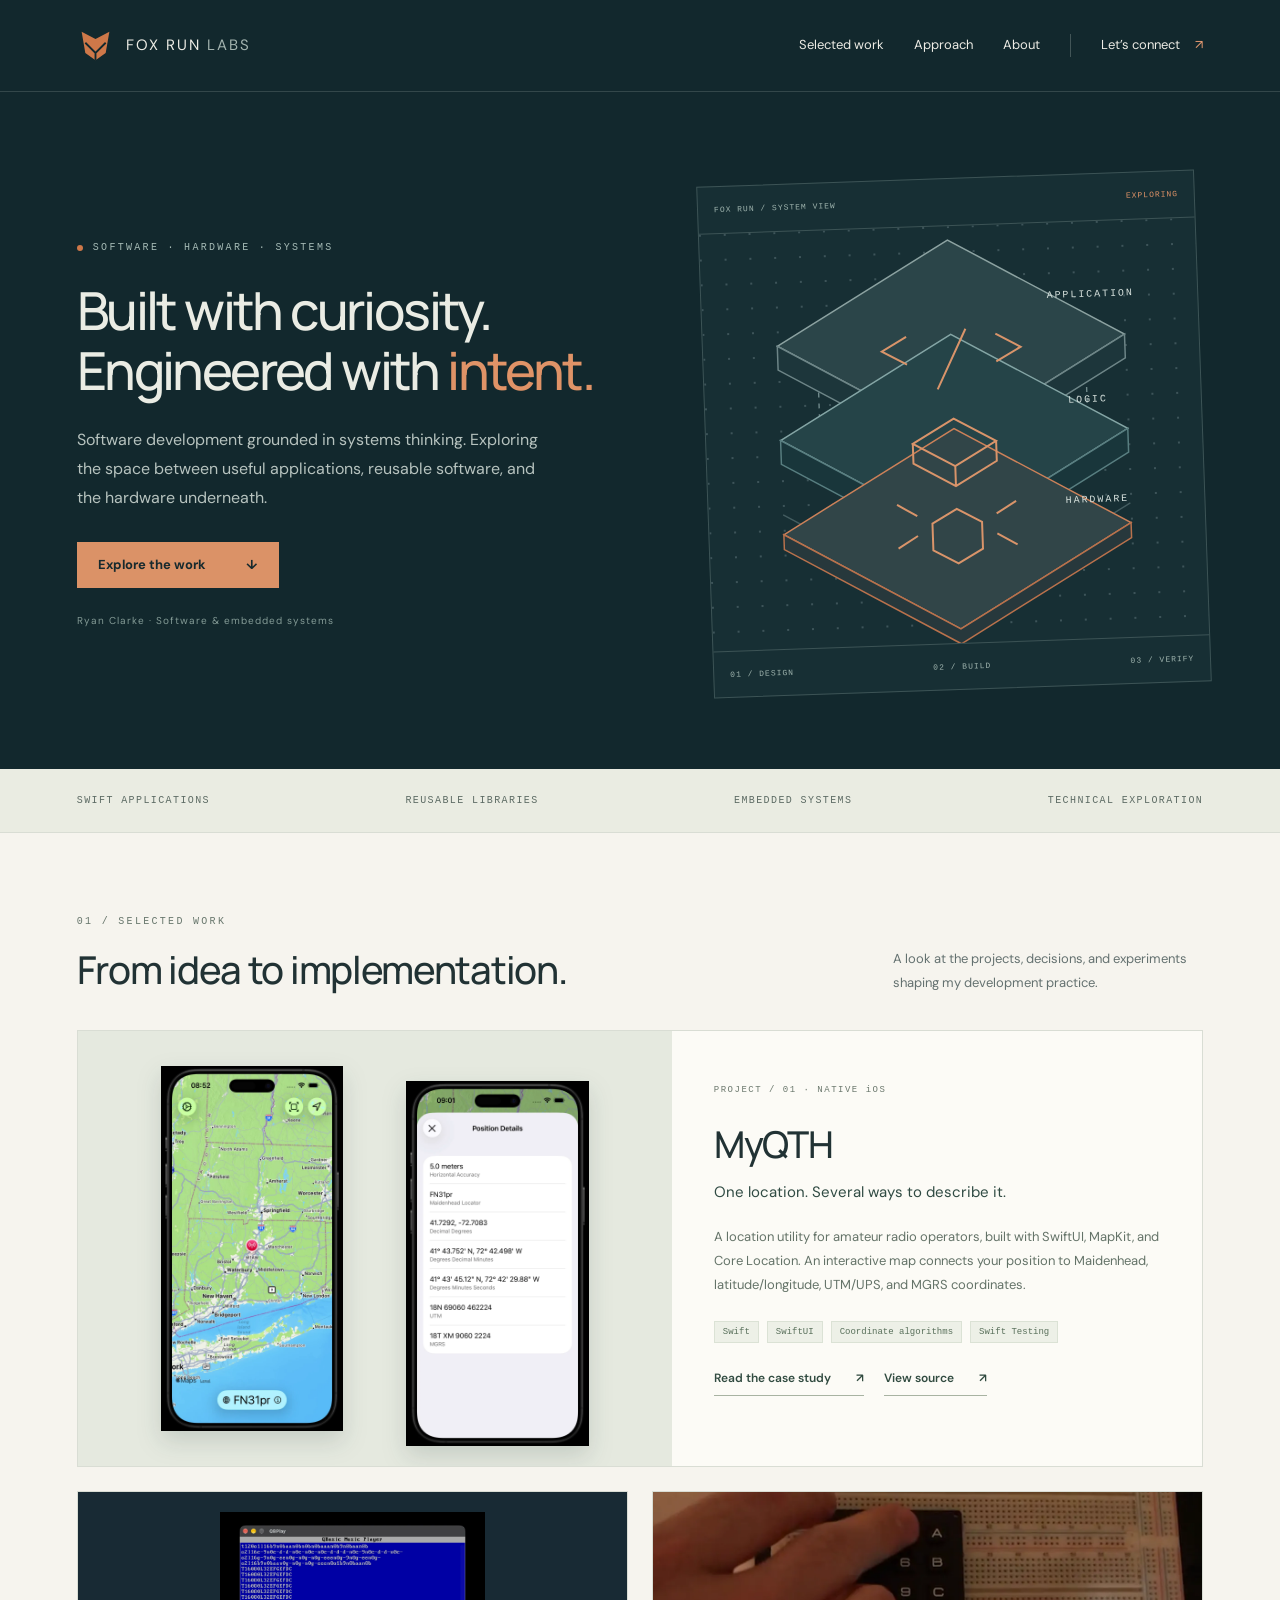
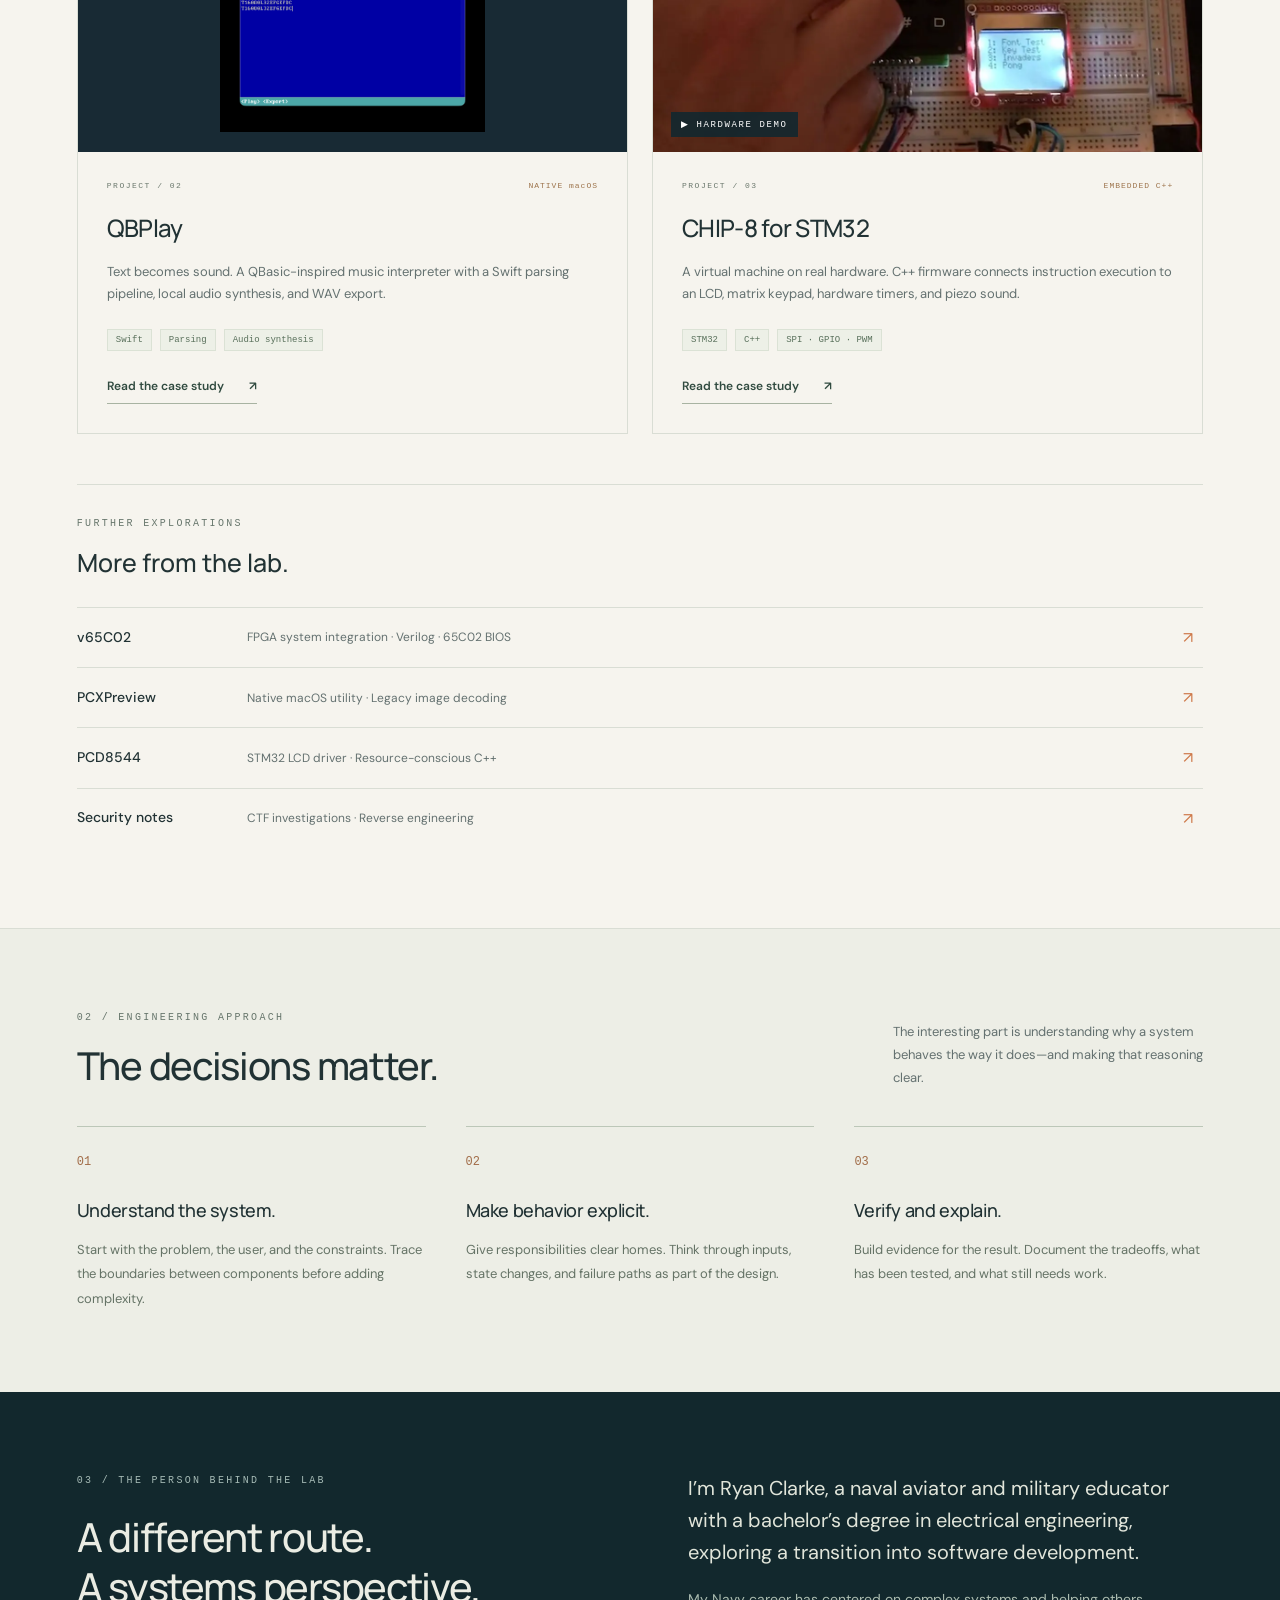
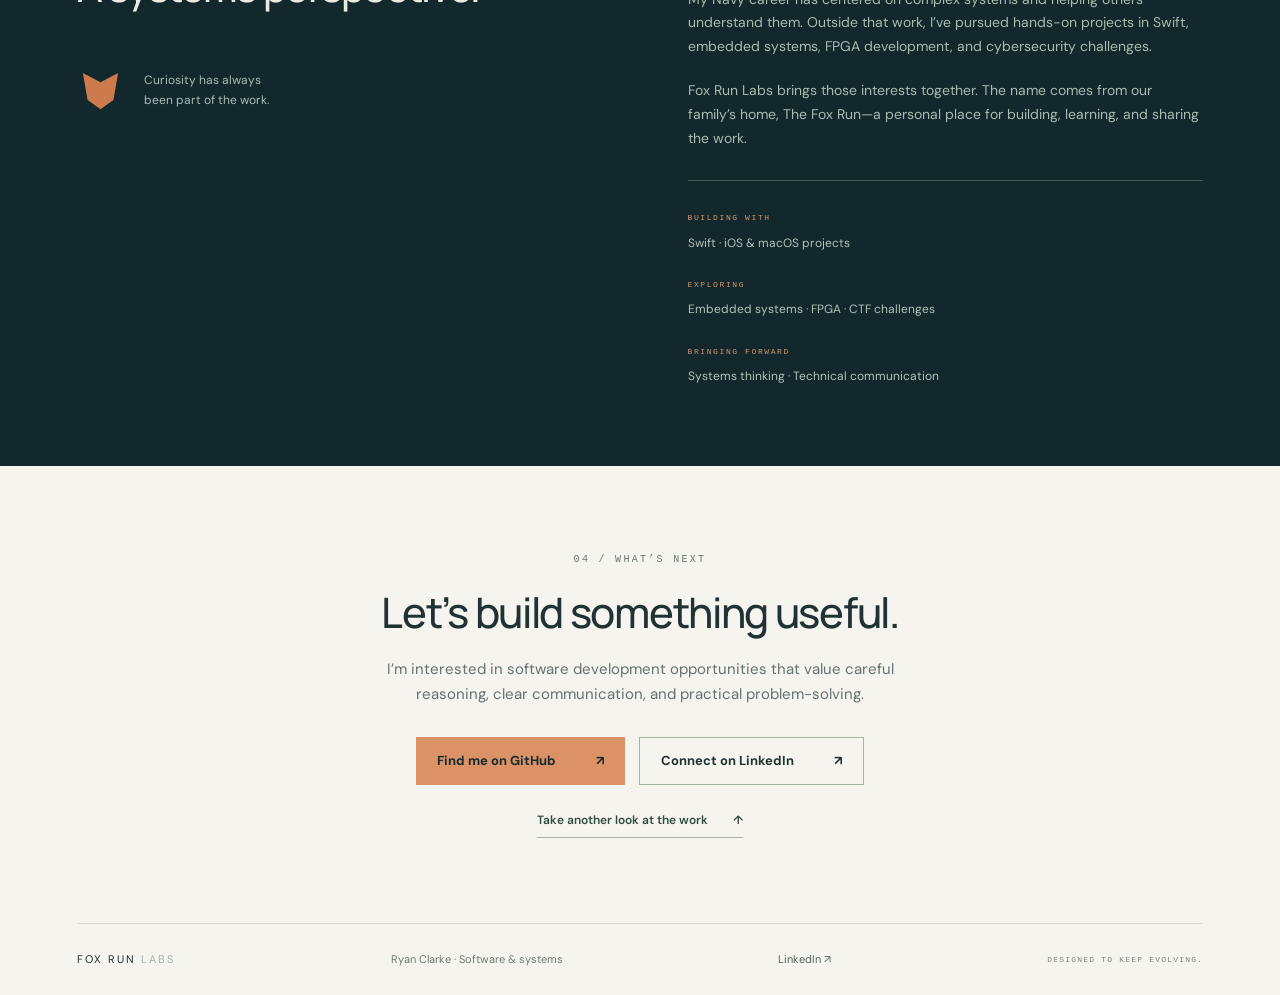
==== index.html @ 0f585fc0 "Publish Fox Run Labs portfolio with three engineering case studies" ====
<!doctype html>
<html lang="en"><head><meta charset="utf-8"><meta name="viewport" content="width=device-width,initial-scale=1"><meta name="description" content="Ryan Clarke’s software and embedded systems portfolio. Explore MyQTH, Swift development, and hands-on engineering at Fox Run Labs."><meta name="theme-color" content="#12282d"><title>Ryan Clarke · Fox Run Labs · Software & Systems</title><link rel="icon" href="data:image/svg+xml,%3Csvg xmlns='http://www.w3.org/2000/svg' viewBox='0 0 40 40'%3E%3Cpath fill='%23d97c48' d='M5 5l15 8L35 5l-4 23-11 8L9 28z'/%3E%3C/svg%3E"><link rel="stylesheet" href="style.css"></head><body>
<a class="skip" href="#work">Skip to projects</a>
<header><a class="brand" href="#home" aria-label="Fox Run Labs home"><svg viewBox="0 0 40 40" aria-hidden="true"><path d="M5 5l15 8L35 5l-4 23-11 8L9 28z"/><path class="foxline" d="M9 17l11 11 11-11M20 28v8"/></svg><span>FOX RUN <b>LABS</b></span></a><nav aria-label="Main navigation"><a href="#work">Selected work</a><a href="#approach">Approach</a><a href="#about">About</a><a class="nav-contact" href="#contact">Let’s connect <span aria-hidden="true">↗</span></a></nav></header>
<main><section class="hero" id="home"><div class="hero-copy"><p class="eyebrow"><span></span> SOFTWARE · HARDWARE · SYSTEMS</p><h1>Built with curiosity.<br>Engineered with <em>intent.</em></h1><p class="intro">Software development grounded in systems thinking. Exploring the space between useful applications, reusable software, and the hardware underneath.</p><a class="button" href="#work">Explore the work <span aria-hidden="true">↓</span></a><p class="hero-caption">Ryan Clarke · Software & embedded systems</p></div><div class="system-art" aria-label="Illustrated software and hardware stack"><div class="art-top"><span>FOX RUN / SYSTEM VIEW</span><span class="live-dot">EXPLORING</span></div><svg viewBox="0 0 500 420" role="img" aria-label="Three connected layers: application, logic, and hardware"><defs><pattern id="grid" width="25" height="25" patternUnits="userSpaceOnUse"><circle cx="1" cy="1" r="1" fill="#496065"/></pattern></defs><rect width="500" height="420" fill="url(#grid)"/><g fill="none" stroke="#70898b" stroke-width="1.4"><path d="M250 80v250M115 163v85l135 78 135-78v-85" stroke-dasharray="5 6"/><path d="M75 285l175 101 175-101" opacity=".5"/></g><g stroke-width="1.5"><path d="M75 115L250 14l175 101-175 101z" fill="#2b4549" stroke="#8ca2a1"/><path d="M75 115v24l175 101 175-101v-24L250 216z" fill="#1d363b" stroke="#6d8587"/><path d="M75 210l175-101 175 101-175 101z" fill="#254448" stroke="#84a5a5"/><path d="M75 210v24l175 101 175-101v-24L250 311z" fill="#19363b" stroke="#587e80"/><path d="M75 305l175-101 175 101-175 101z" fill="#314548" stroke="#cc8159"/><path d="M75 305v15l175 101 175-101v-15L250 406z" fill="#27383c" stroke="#b8714c"/></g><g fill="none" stroke="#d9946a" stroke-width="2"><path d="M205 110l-25 14 25 14m90-28 25 14-25 14m-30-34-30 60"/><path d="M208 218l42-24 42 24-42 24zM208 218v20l42 24 42-24v-20M250 242v20"/><path d="M225 299l25-14 25 14v27l-25 14-25-14zM210 291l-20-12m20 32-20 12m100-32 20-12m-20 32 20 12"/></g><g fill="#d9e3df" font-family="monospace" font-size="10" letter-spacing="2"><text x="348" y="76">APPLICATION</text><text x="366" y="182">LOGIC</text><text x="360" y="283">HARDWARE</text></g></svg><div class="art-bottom"><span>01 / DESIGN</span><span>02 / BUILD</span><span>03 / VERIFY</span></div></div></section>
<div class="discipline-strip"><span>SWIFT APPLICATIONS</span><span>REUSABLE LIBRARIES</span><span>EMBEDDED SYSTEMS</span><span>TECHNICAL EXPLORATION</span></div>
<section class="work section" id="work"><div class="section-heading"><div><p class="eyebrow dark">01 / SELECTED WORK</p><h2>From idea to implementation.</h2></div><p>A look at the projects, decisions, and experiments shaping my development practice.</p></div>
<article class="feature-project"><div class="project-visual app-gallery"><img src="assets/myqth-main.webp" alt="MyQTH map showing a callsign marker and Maidenhead locator" loading="lazy" width="800" height="1600"><img src="assets/myqth-details.webp" alt="MyQTH position details with geographic coordinate formats" loading="lazy" width="800" height="1600"></div><div class="feature-copy"><span class="project-number">PROJECT / 01 · NATIVE iOS</span><h3>MyQTH</h3><p class="project-subtitle">One location. Several ways to describe it.</p><p>A location utility for amateur radio operators, built with SwiftUI, MapKit, and Core Location. An interactive map connects your position to Maidenhead, latitude/longitude, UTM/UPS, and MGRS coordinates.</p><div class="tags"><span>Swift</span><span>SwiftUI</span><span>Coordinate algorithms</span><span>Swift Testing</span></div><a class="text-link" href="myqth.html">Read the case study <span aria-hidden="true">↗</span></a><a class="text-link source-link" href="https://github.com/foxrunlabs/myqth">View source <span aria-hidden="true">↗</span></a></div></article>
<div class="secondary-projects"><article><a class="mini-art real-project-art qbplay-art" href="qbplay.html" aria-label="Read the QBPlay case study"><img src="assets/qbplay.webp" alt="QBPlay’s retro macOS interface for entering and playing music macros" loading="lazy" width="1400" height="1162"></a><div class="small-project-copy"><div class="project-meta"><span>PROJECT / 02</span><span class="status">NATIVE macOS</span></div><h3>QBPlay</h3><p>Text becomes sound. A QBasic-inspired music interpreter with a Swift parsing pipeline, local audio synthesis, and WAV export.</p><div class="tags"><span>Swift</span><span>Parsing</span><span>Audio synthesis</span></div><a class="text-link" href="qbplay.html">Read the case study <span aria-hidden="true">↗</span></a></div></article><article><a class="mini-art real-project-art stm32-art" href="chip8-stm32.html" aria-label="Read the CHIP-8 for STM32 case study"><img src="assets/chip8-poster.webp" alt="CHIP-8 running on an STM32 board with a physical LCD and keypad" loading="lazy" width="1200" height="675"><span class="video-badge">▶ HARDWARE DEMO</span></a><div class="small-project-copy"><div class="project-meta"><span>PROJECT / 03</span><span class="status">EMBEDDED C++</span></div><h3>CHIP-8 for STM32</h3><p>A virtual machine on real hardware. C++ firmware connects instruction execution to an LCD, matrix keypad, hardware timers, and piezo sound.</p><div class="tags"><span>STM32</span><span>C++</span><span>SPI · GPIO · PWM</span></div><a class="text-link" href="chip8-stm32.html">Read the case study <span aria-hidden="true">↗</span></a></div></article></div>
<div class="more-work"><div><p class="eyebrow dark">FURTHER EXPLORATIONS</p><h3>More from the lab.</h3></div><a href="https://github.com/foxrunlabs/v65c02"><b>v65C02</b><span>FPGA system integration · Verilog · 65C02 BIOS</span><i aria-hidden="true">↗</i></a><a href="https://github.com/foxrunlabs/pcxpreview"><b>PCXPreview</b><span>Native macOS utility · Legacy image decoding</span><i aria-hidden="true">↗</i></a><a href="https://github.com/foxrunlabs/pcd8544"><b>PCD8544</b><span>STM32 LCD driver · Resource-conscious C++</span><i aria-hidden="true">↗</i></a><a href="https://github.com/foxrunlabs/ctf-writeups"><b>Security notes</b><span>CTF investigations · Reverse engineering</span><i aria-hidden="true">↗</i></a></div></section>
<section class="approach section" id="approach"><div class="section-heading"><div><p class="eyebrow dark">02 / ENGINEERING APPROACH</p><h2>The decisions matter.</h2></div><p>The interesting part is understanding why a system behaves the way it does—and making that reasoning clear.</p></div><div class="approach-grid"><article><span>01</span><h3>Understand the system.</h3><p>Start with the problem, the user, and the constraints. Trace the boundaries between components before adding complexity.</p></article><article><span>02</span><h3>Make behavior explicit.</h3><p>Give responsibilities clear homes. Think through inputs, state changes, and failure paths as part of the design.</p></article><article><span>03</span><h3>Verify and explain.</h3><p>Build evidence for the result. Document the tradeoffs, what has been tested, and what still needs work.</p></article></div></section>
<section class="about section" id="about"><div class="about-heading"><p class="eyebrow">03 / THE PERSON BEHIND THE LAB</p><h2>A different route.<br>A systems perspective.</h2><div class="about-signature"><svg viewBox="0 0 40 40" aria-hidden="true"><path d="M5 5l15 8L35 5l-4 23-11 8L9 28z"/></svg><span>Curiosity has always<br>been part of the work.</span></div></div><div class="about-copy"><p class="lead">I’m Ryan Clarke, a naval aviator and military educator with a bachelor’s degree in electrical engineering, exploring a transition into software development.</p><p>My Navy career has centered on complex systems and helping others understand them. Outside that work, I’ve pursued hands-on projects in Swift, embedded systems, FPGA development, and cybersecurity challenges.</p><p>Fox Run Labs brings those interests together. The name comes from our family’s home, The Fox Run—a personal place for building, learning, and sharing the work.</p><div class="experience-list"><div><span>BUILDING WITH</span><p>Swift · iOS & macOS projects</p></div><div><span>EXPLORING</span><p>Embedded systems · FPGA · CTF challenges</p></div><div><span>BRINGING FORWARD</span><p>Systems thinking · Technical communication</p></div></div></div></section>
<section class="contact section" id="contact"><p class="eyebrow dark">04 / WHAT’S NEXT</p><h2>Let’s build something useful.</h2><p>I’m interested in software development opportunities that value careful reasoning, clear communication, and practical problem-solving.</p><div class="profile-links"><a class="button" href="https://github.com/foxrunlabs">Find me on GitHub <span aria-hidden="true">↗</span></a><a class="button linkedin-button" href="https://www.linkedin.com/in/ryanfclarke">Connect on LinkedIn <span aria-hidden="true">↗</span></a></div><a class="text-link" href="#work">Take another look at the work <span aria-hidden="true">↑</span></a></section></main>
<footer><a class="brand" href="#home"><span>FOX RUN <b>LABS</b></span></a><p>Ryan Clarke · Software & systems</p><a class="footer-profile" href="https://www.linkedin.com/in/ryanfclarke">LinkedIn ↗</a><span>DESIGNED TO KEEP EVOLVING.</span></footer>
</body></html>
---- style.css ----
@import url('https://fonts.googleapis.com/css2?family=DM+Sans:wght@400;500;600;700&family=Manrope:wght@400;500;600;700;800&display=swap');
:root{--navy:#12282d;--cream:#f6f4ee;--ink:#213234;--muted:#647170;--orange:#ce7849;--line:#d9ddd4}*{box-sizing:border-box}html{scroll-behavior:smooth;scroll-padding-top:28px}body{margin:0;background:var(--cream);color:var(--ink);font:16px/1.7 'DM Sans',Arial,sans-serif}h1,h2,h3,p{margin:0}h1,h2,h3{font-family:Manrope,Arial,sans-serif}a{color:inherit;text-decoration:none}button{font:inherit;cursor:pointer}a:focus-visible,button:focus-visible{outline:3px solid var(--orange);outline-offset:5px}header{background:var(--navy);color:#edece5;display:flex;align-items:center;justify-content:space-between;padding:27px max(6%,calc((100vw - 1280px)/2));border-bottom:1px solid #33474a}.brand{display:flex;align-items:center;gap:12px;letter-spacing:2px;font-size:15px;white-space:nowrap}.brand b{font-weight:400;color:#a3b3af}.brand svg{width:37px;fill:var(--orange)}.foxline{fill:none;stroke:var(--navy);stroke-width:2}nav{display:flex;gap:30px;align-items:center;font-size:13px}nav a:hover{color:#e59a71}.nav-contact{border-left:1px solid #425557;padding-left:30px}.nav-contact span{margin-left:12px;color:#e59a71}.hero{background:var(--navy);color:#eaece4;display:grid;grid-template-columns:1.15fr 1fr;gap:55px;padding:86px max(6%,calc((100vw - 1280px)/2)) 79px;align-items:center}.eyebrow{font-family:monospace;font-size:10px;font-weight:500;letter-spacing:2.3px;color:#a5bab5;display:flex;align-items:center;gap:10px}.eyebrow>span{width:6px;height:6px;border-radius:50%;background:var(--orange)}h1{font-size:clamp(38px,4.1vw,61px);font-weight:500;letter-spacing:-2.6px;line-height:1.14;margin:25px 0}h1 em{font-style:normal;color:#df9367}.intro{color:#b7c3bf;font-size:16px;max-width:470px;line-height:1.8}.button{display:inline-flex;gap:40px;align-items:center;background:#db9267;color:#172a2e;padding:12px 21px;border:0;font-size:13px;font-weight:700;margin-top:29px}.button:hover{background:#edaa80}.hero-caption{font-size:10px;letter-spacing:1px;color:#849b96;margin-top:24px}.system-art{border:1px solid #3c5355;background:#172f34;transform:rotate(-2deg)}.art-top,.art-bottom{display:flex;justify-content:space-between;padding:16px;font-family:monospace;letter-spacing:1px;font-size:8px;color:#9fb4ae}.art-top{border-bottom:1px solid #3c5355}.art-bottom{border-top:1px solid #3c5355}.system-art svg{width:100%;display:block}.live-dot{color:#df9367}.discipline-strip{display:flex;justify-content:space-between;gap:18px;padding:23px 6%;background:#eaece2;font-family:monospace;letter-spacing:1.4px;font-size:10px;color:#5d6b64;border-bottom:1px solid #d9ddd4}.section{padding:80px max(6%,calc((100vw - 1280px)/2))}.dark{color:#67766c}.section-heading{display:flex;justify-content:space-between;align-items:end;gap:40px;margin-bottom:36px}.section-heading>p{max-width:310px;color:var(--muted);font-size:13px;line-height:1.8}h2{font-size:clamp(28px,3vw,40px);font-weight:500;letter-spacing:-1.3px;line-height:1.25}.section-heading h2{margin-top:16px}.feature-project{border:1px solid var(--line);display:grid;grid-template-columns:1.12fr 1fr;background:#fcfbf6}.project-visual{background:#e5e9df;padding:40px;display:flex;align-items:center}.window{width:100%;border:1px solid #c2ccc2;background:#f6f6ef;box-shadow:0 15px 35px #28443c0a}.window-bar{font:8px monospace;letter-spacing:1px;display:flex;gap:22px;padding:14px;border-bottom:1px solid #d6dbd1;color:#62736b}.window-dots{color:#acb8ac;font-size:8px;letter-spacing:3px}.coordinate-art{position:relative;height:270px;overflow:hidden;background-image:linear-gradient(#dce2d340 1px,transparent 1px),linear-gradient(90deg,#dce2d340 1px,transparent 1px);background-size:27px 27px}.orbit{border:1px solid #bac8b9;border-radius:50%;width:220px;height:220px;position:absolute;top:10px;left:calc(50% - 110px)}.orbit-two{width:150px;height:150px;top:45px;left:calc(50% - 75px)}.crosshair:before,.crosshair:after{content:'';position:absolute;background:#c5cfc0;top:119px;left:10%;width:80%;height:1px}.crosshair:after{transform:rotate(90deg)}.axis{position:absolute;color:#839682;font:10px monospace}.axis-n{top:15px;left:50%}.axis-e{right:14%;top:113px}.pin{position:absolute;top:89px;left:calc(50% - 14px);width:28px}.pin svg{width:100%;fill:#ce7849;filter:drop-shadow(0 4px 4px #ce784940)}.pin circle{fill:#f6f6ef}.coord-label{position:absolute;bottom:15px;text-align:center;width:100%;font:8px/1.9 monospace;letter-spacing:1.5px;color:#839382}.coord-label b{color:#385647;font-weight:400}.visual-foot{display:flex;justify-content:space-between;padding:13px;font:7px monospace;letter-spacing:1px;border-top:1px solid #d6dbd1;color:#6e806e}.visual-foot span{font-size:6px}.feature-copy{padding:42px}.project-number,.project-meta{font:9px monospace;letter-spacing:1.5px;color:#6b786d}.feature-copy h3{font-size:37px;letter-spacing:-1.2px;margin:13px 0 4px;font-weight:500}.project-subtitle{font-size:15px;margin-bottom:19px;color:#304b43}.feature-copy>p:not(.project-subtitle){font-size:13px;color:#647368;line-height:1.85}.tags{display:flex;flex-wrap:wrap;gap:8px;margin-top:24px}.tags span{font:9px monospace;padding:5px 8px;background:#edf0e7;color:#59705b;border:1px solid #dbe2d5}.text-link{display:inline-flex;align-items:center;gap:25px;border:0;border-bottom:1px solid #a8b3a2;background:none;padding:0 0 7px;color:#314b40;font-size:12px;font-weight:600;margin-top:25px}.text-link:hover{color:#a4532d;border-color:#a4532d}.secondary-projects{display:grid;grid-template-columns:1fr 1fr;gap:24px;margin-top:24px}.secondary-projects>article{border:1px solid var(--line)}.mini-art{height:215px;padding:23px 30px;position:relative;overflow:hidden;background:#e6e9e1}.mini-art>span,.mini-art>small{font:8px monospace;letter-spacing:1.6px;color:#6e8074}.mini-art>small{position:absolute;bottom:20px;left:30px;font-size:7px}.code-art pre{font:16px/1.7 monospace;margin:23px 20px;color:#34534b}.code-art i{color:#a96746;font-style:normal}.hardware-art{background:#dde5dd}.circuit{height:130px;position:relative;width:220px;margin:auto}.chip{position:absolute;left:75px;top:25px;width:74px;height:74px;border:5px double #81998a;background:#213e37;color:#dfe8dd;text-align:center;font:16px monospace;padding-top:12px;box-shadow:0 0 0 8px #bdccbc}.chip span{display:block;font:8px monospace;letter-spacing:4px;margin-top:8px}.circuit-line{position:absolute;border:1px solid #8fa78f;width:80px;height:40px}.circuit-line.one{left:0;top:40px;border-left:0;border-bottom:0}.circuit-line.two{right:-10px;top:50px;border-right:0;border-top:0}.circuit-line.three{left:40px;top:80px;width:40px;height:50px;border-bottom:0;border-right:0}.small-project-copy{padding:29px}.project-meta{display:flex;justify-content:space-between;gap:10px;font-size:8px}.status{color:#9d744c;letter-spacing:1px}.small-project-copy h3{font-weight:500;font-size:24px;letter-spacing:-.7px;margin:18px 0 12px}.small-project-copy p{font-size:13px;color:var(--muted)}.approach{border-top:1px solid var(--line);background:#edeee6}.approach-grid{display:grid;grid-template-columns:repeat(3,1fr);gap:40px}.approach-grid article{border-top:1px solid #bcc7b8;padding-top:19px}.approach-grid article>span{font:12px monospace;color:#a16c48}.approach-grid h3{font-size:18px;font-weight:500;margin:22px 0 12px;letter-spacing:-.4px}.approach-grid p{font-size:13px;color:#657366;line-height:1.9}.about{background:var(--navy);color:#eaece3;display:grid;grid-template-columns:1fr 1fr;gap:95px}.about h2{margin-top:23px;font-size:40px}.about-signature{display:flex;align-items:center;gap:20px;margin-top:55px;color:#a9bdb4;font-size:12px}.about-signature svg{width:47px;fill:#cd7b4c}.about-copy .lead{font-size:20px;line-height:1.6;color:#e1e5da}.about-copy>p{font-size:14px;margin-bottom:20px;color:#aabbaf}.experience-list{border-top:1px solid #42594e;margin-top:30px;padding-top:20px;display:grid;gap:15px}.experience-list span{font:8px monospace;letter-spacing:1.6px;color:#d5956b}.experience-list p{font-size:12px;color:#b4c2b7;margin-top:4px}.contact{text-align:center;max-width:100%;padding-top:85px;padding-bottom:85px}.contact .eyebrow{justify-content:center}.contact h2{font-size:42px;margin:18px 0}.contact>p:not(.eyebrow){max-width:510px;margin:auto;color:var(--muted);font-size:15px}.contact-note{font-size:11px;color:#73806f;margin:25px 0 0;display:flex;align-items:center;justify-content:center;gap:8px}.note-dot{width:5px;height:5px;border-radius:50%;background:#b78660}footer{display:flex;justify-content:space-between;align-items:center;gap:25px;margin:0 6%;padding:26px 0;border-top:1px solid var(--line)}footer .brand{font-size:11px}footer p{font-size:11px;color:#6e7b6b}footer>span{font:8px monospace;letter-spacing:1.2px;color:#7d8677}dialog{border:1px solid var(--line);background:var(--cream);color:var(--ink);width:min(680px,90vw);max-height:85vh;padding:46px}dialog::backdrop{background:#0a202cba;backdrop-filter:blur(5px)}dialog h2{margin:20px 0}dialog p{font-size:14px;line-height:1.85;margin-top:16px}dialog h3{font-size:17px;margin-top:25px}dialog ul{font-size:14px;padding-left:20px}.close-dialog{position:absolute;top:10px;right:17px;background:none;border:0;font-size:27px;color:#627061}.skip{position:absolute;top:-80px;background:var(--cream);padding:10px;z-index:5}.skip:focus{top:10px}@media(min-width:1600px){header,.hero,.section{padding-left:calc((100vw - 1280px)/2);padding-right:calc((100vw - 1280px)/2)}}@media(max-width:900px){header{padding:22px 5%}nav{gap:17px}.nav-contact{padding-left:16px}.hero{gap:30px;padding:65px 5%}h1{letter-spacing:-1.5px}.section{padding:60px 5%}.project-visual{padding:22px}.feature-copy{padding:27px}.about{gap:45px}.about h2{font-size:34px}.project-meta{flex-direction:column;gap:7px}.discipline-strip{font-size:8px;padding:20px 5%}.approach-grid{gap:25px}}@media(max-width:650px){header{flex-wrap:wrap;gap:21px}.brand{font-size:12px}nav{width:100%;justify-content:space-between;gap:8px;font-size:11px}.nav-contact{padding-left:12px}.hero{grid-template-columns:1fr;padding-top:45px;padding-bottom:45px;gap:40px}h1{font-size:43px}.intro{font-size:15px}.system-art{width:90%;margin:auto;transform:rotate(-1deg)}.discipline-strip{display:grid;grid-template-columns:1fr 1fr;text-align:center;gap:15px}.section-heading{display:block}.section-heading>p{margin-top:20px;max-width:100%}.feature-project{grid-template-columns:1fr}.project-visual{padding:24px}.feature-copy{padding:28px}.secondary-projects{grid-template-columns:1fr}.project-meta{flex-direction:row}.approach-grid{grid-template-columns:1fr;gap:28px}.approach-grid h3{margin-top:14px}.about{grid-template-columns:1fr;gap:35px}.about-signature{margin-top:25px}.contact h2{font-size:33px}.contact-note{font-size:10px;align-items:start}.contact-note .note-dot{flex-shrink:0;margin-top:6px}footer{flex-wrap:wrap;gap:13px}footer>span{width:100%}dialog{padding:35px 23px}.section{padding-top:52px;padding-bottom:52px}}@media(prefers-reduced-motion:reduce){html{scroll-behavior:auto}}

.source-link{margin-left:20px}

.profile-links{display:flex;justify-content:center;flex-wrap:wrap;gap:14px}.linkedin-button{background:transparent;border:1px solid #a8b3a2;color:var(--ink)}.linkedin-button:hover{background:#eaece2}.footer-profile{font-size:11px;color:#526559}.footer-profile:hover{color:var(--orange)}
.app-gallery{gap:20px;padding:35px;justify-content:center;overflow:hidden;min-height:420px}.app-gallery img{width:43%;height:365px;object-fit:contain;filter:drop-shadow(0 10px 12px #102a2825)}.app-gallery img:nth-child(2){transform:translateY(15px)}.real-project-art{display:flex;align-items:center;justify-content:center;height:260px;padding:20px}.real-project-art img{width:100%;height:100%;object-fit:contain}.qbplay-art{background:#182a34}.stm32-art{background:#152c30;padding:0}.stm32-art img{object-fit:cover}.video-badge{position:absolute;bottom:15px;left:18px!important;color:#fff!important;background:#11272fe0;padding:7px 10px;font:9px monospace!important}.more-work{margin-top:50px;border-top:1px solid var(--line);padding-top:30px}.more-work>div{margin-bottom:22px}.more-work h3{font-size:25px;font-weight:500;margin-top:10px}.more-work>a{display:grid;grid-template-columns:150px 1fr 20px;gap:20px;padding:16px 0;border-top:1px solid var(--line);align-items:center}.more-work b{font-size:14px;font-weight:500}.more-work span{font-size:12px;color:var(--muted)}.more-work i{font-style:normal;color:var(--orange)}.more-work>a:hover b{color:#a4532d}.case-hero{background:var(--navy);color:var(--cream);padding-top:45px;padding-bottom:55px}.back-link{display:inline-block;color:#b8c6c0;font-size:12px;margin-bottom:40px}.case-hero h1{margin-top:18px;margin-bottom:18px}.case-lede{font-size:21px;color:#b9c9c2;max-width:650px}.case-hero .tags span{background:#243d43;color:#bcd2c8;border-color:#465c5d}.case-showcase{padding:45px 6%;background:#e5e9df;display:flex;justify-content:center;gap:50px}.case-showcase figure{margin:0}.phone-showcase img{width:auto;height:500px;max-width:100%;object-fit:contain;filter:drop-shadow(0 12px 15px #14322f20)}.case-showcase figcaption{font-size:11px;color:#617269;margin-top:17px;text-align:center;max-width:750px}.desktop-showcase{background:#1d333b}.desktop-showcase img{width:760px;max-width:100%;height:auto;display:block}.desktop-showcase figcaption{color:#b8c8c0}.video-showcase video{width:850px;max-width:100%;height:auto;display:block;background:#11272d}.case-body{display:grid;grid-template-columns:220px minmax(0,760px);gap:65px;justify-content:center}.case-body aside{border-top:1px solid var(--line);padding-top:20px}.case-body aside>p:not(.eyebrow){font-size:13px;color:var(--muted);margin:20px 0}.case-body aside a{display:block;font-size:11px;color:#536a5c;margin:17px 0}.case-body article h2{margin:16px 0 22px}.case-body article h3{font-size:22px;font-weight:500;margin:36px 0 14px;letter-spacing:-.5px}.case-body article>p:not(.eyebrow){font-size:15px;color:#536760;line-height:1.9;margin:16px 0}.case-body strong{font-weight:600;color:var(--ink)}.flow-summary{display:grid;grid-template-columns:repeat(3,1fr);gap:12px;margin:26px 0;background:#e9ece2;padding:20px}.flow-summary span{font:10px/1.9 monospace;color:#6c7a6a;border-left:2px solid var(--orange);padding-left:12px}.flow-summary b{font:13px 'DM Sans',sans-serif;color:#29483d}.case-note{font-size:11px;line-height:1.9;color:#71806e;border-top:1px solid var(--line);padding-top:20px;margin-top:36px}.next-project{background:#edeee6;padding-top:35px;padding-bottom:40px}.next-project>a{display:flex;justify-content:space-between;font:26px Manrope,sans-serif;margin-top:20px;letter-spacing:-.7px}.next-project>a span{color:var(--orange)}@media(max-width:900px){.case-body{grid-template-columns:160px minmax(0,1fr);gap:35px}.app-gallery{padding:22px;gap:12px}.app-gallery img{height:310px}.real-project-art{height:220px}}@media(max-width:650px){.app-gallery{min-height:340px;gap:15px}.app-gallery img{height:290px}.more-work>a{grid-template-columns:1fr 20px;gap:6px}.more-work span{grid-column:1}.more-work i{grid-column:2;grid-row:1/3}.case-lede{font-size:18px}.case-showcase{gap:16px;padding:30px 5%}.phone-showcase figure{width:48%}.phone-showcase img{height:auto;width:100%}.case-showcase figcaption{font-size:9px}.case-body{grid-template-columns:1fr;gap:32px}.case-body aside{display:flex;flex-wrap:wrap;gap:15px;align-items:center}.case-body aside>p:not(.eyebrow){display:none}.case-body aside a{margin:0;font-size:10px}.flow-summary{padding:15px 10px;gap:8px}.flow-summary span{font-size:8px;padding-left:7px}.flow-summary b{font-size:11px}.next-project>a{font-size:22px}}
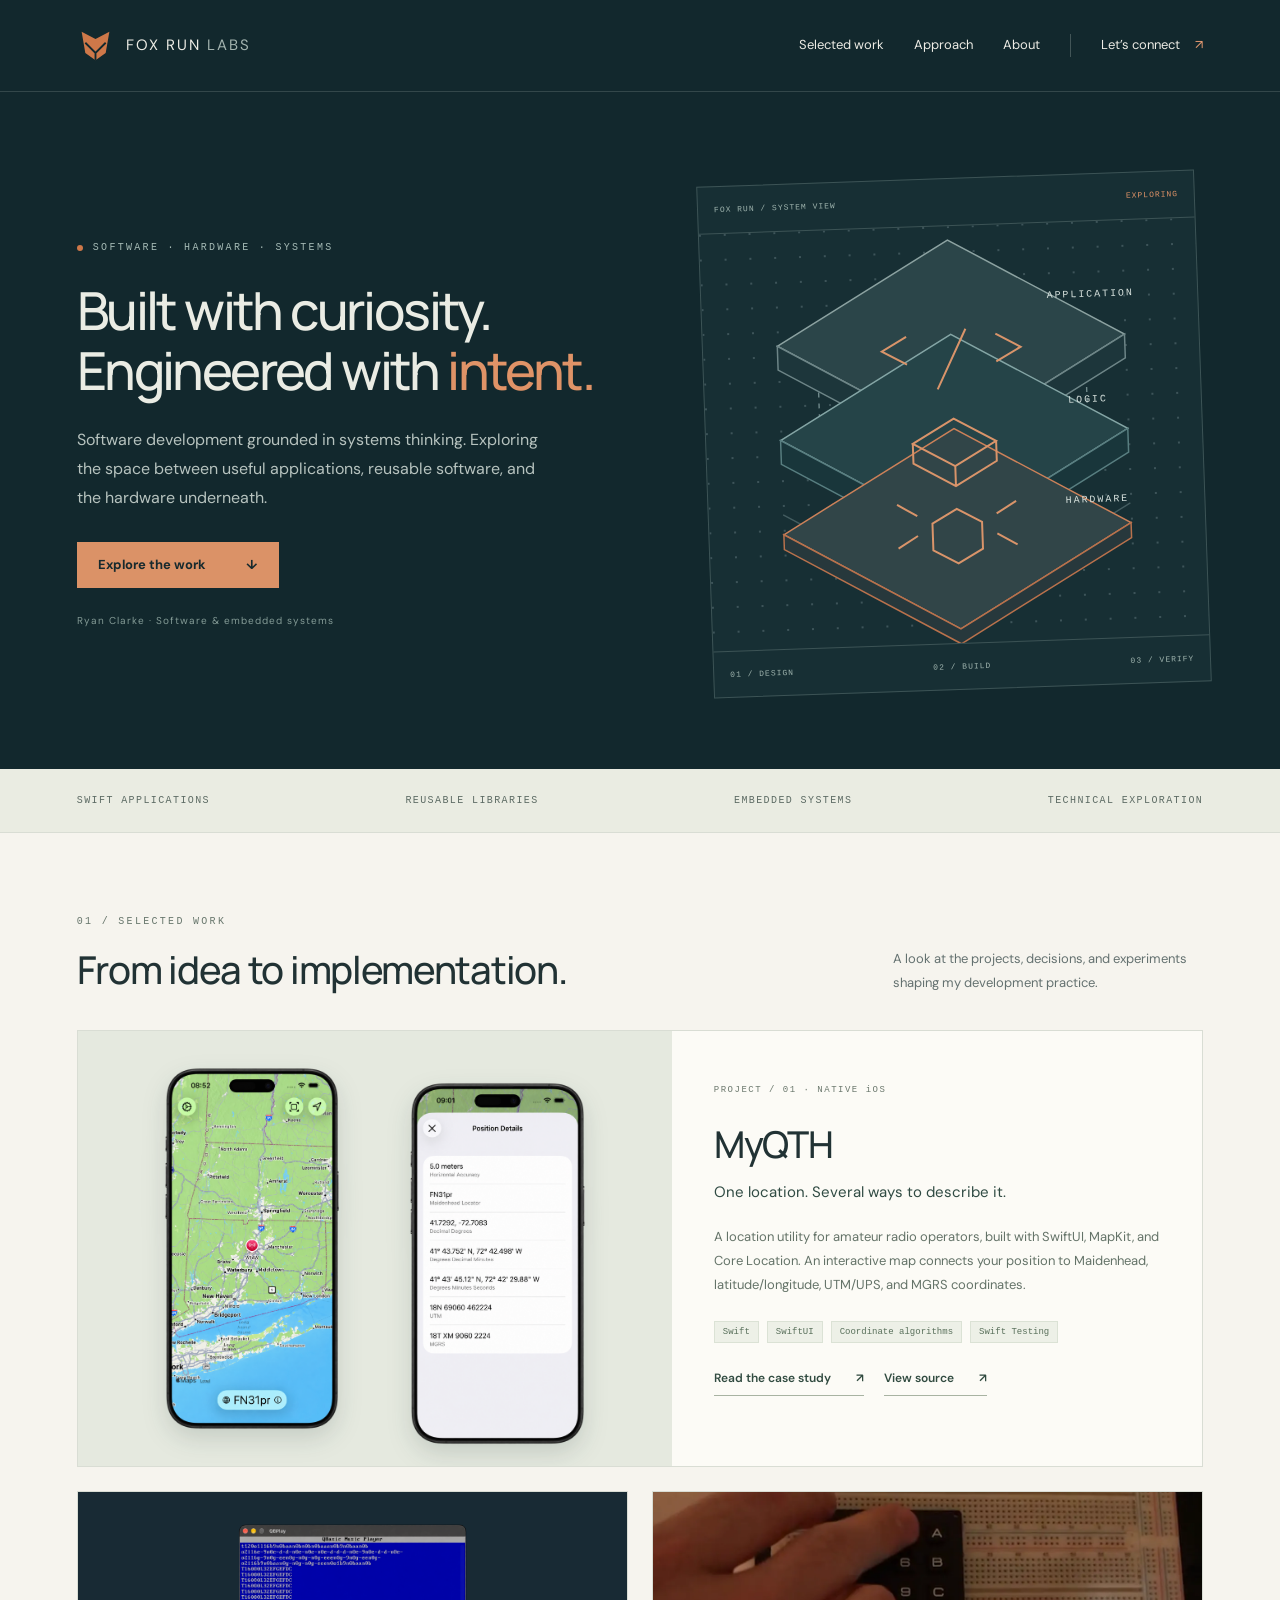
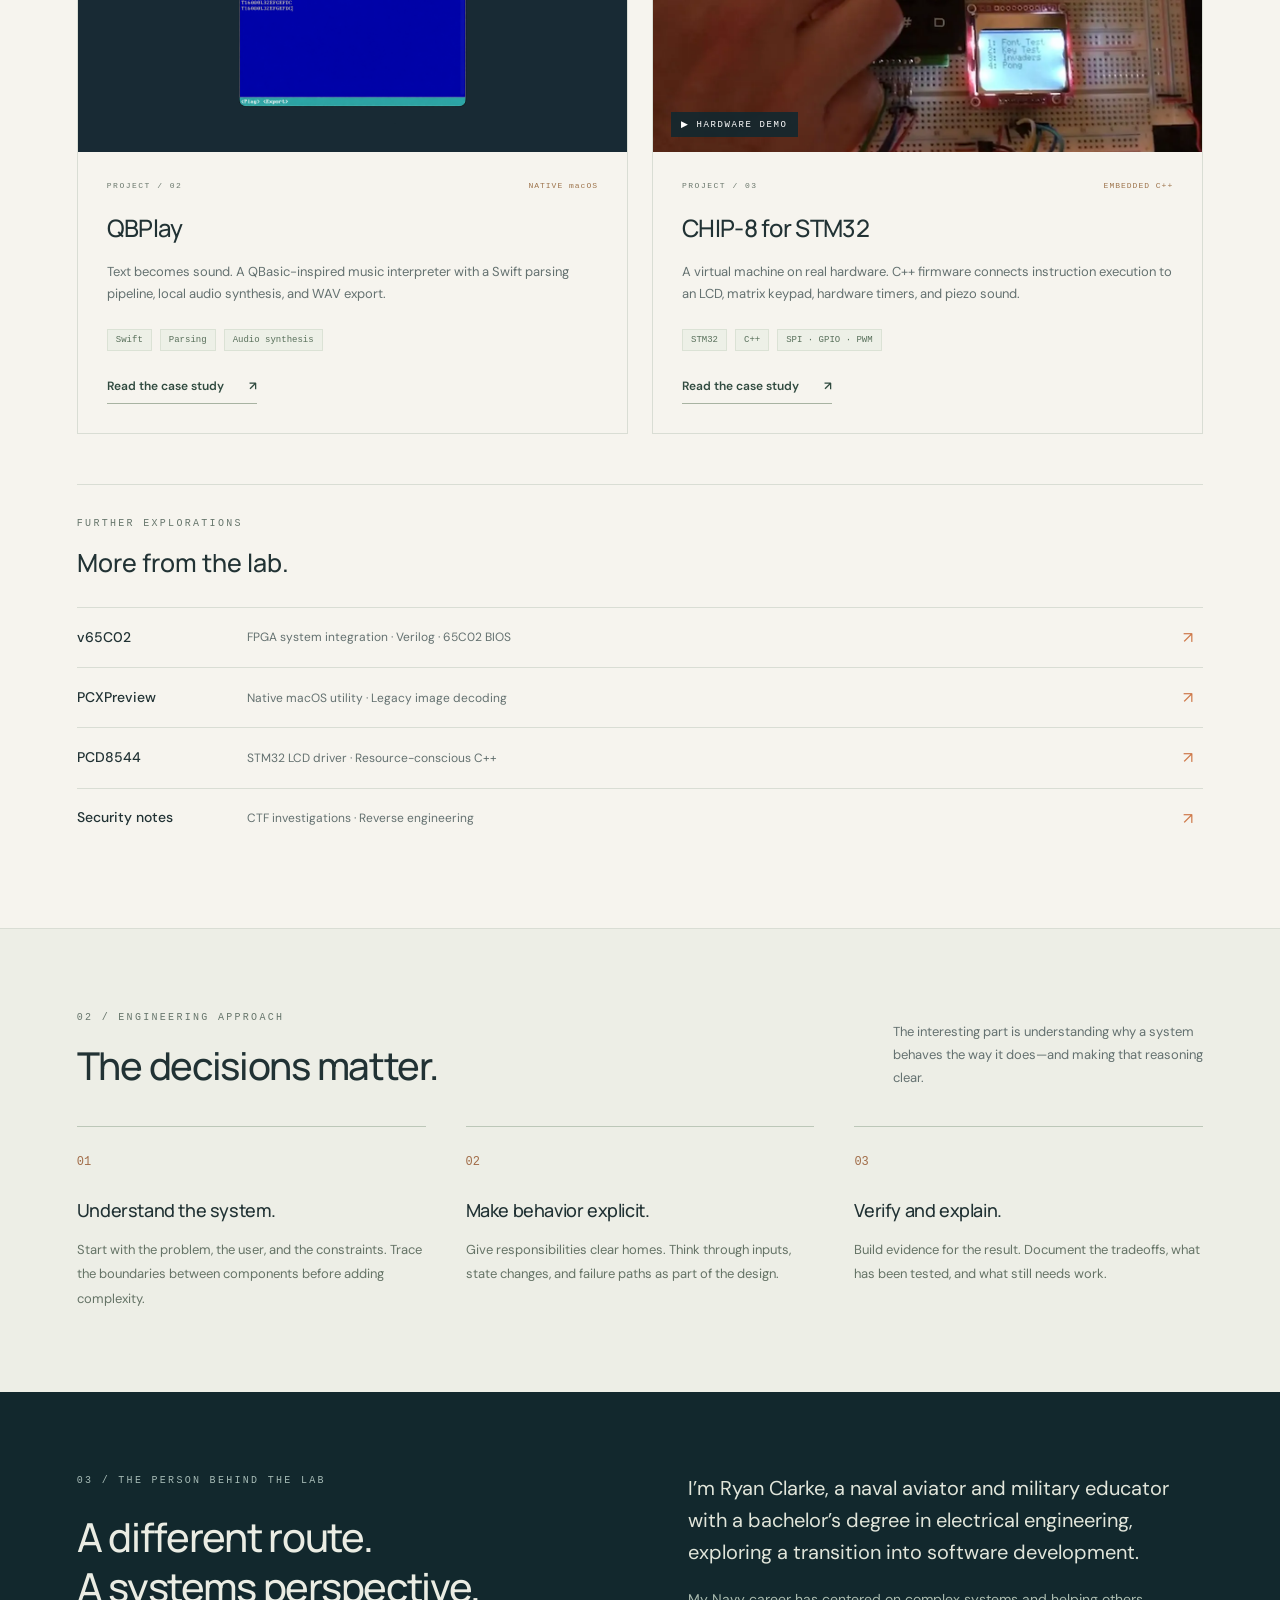
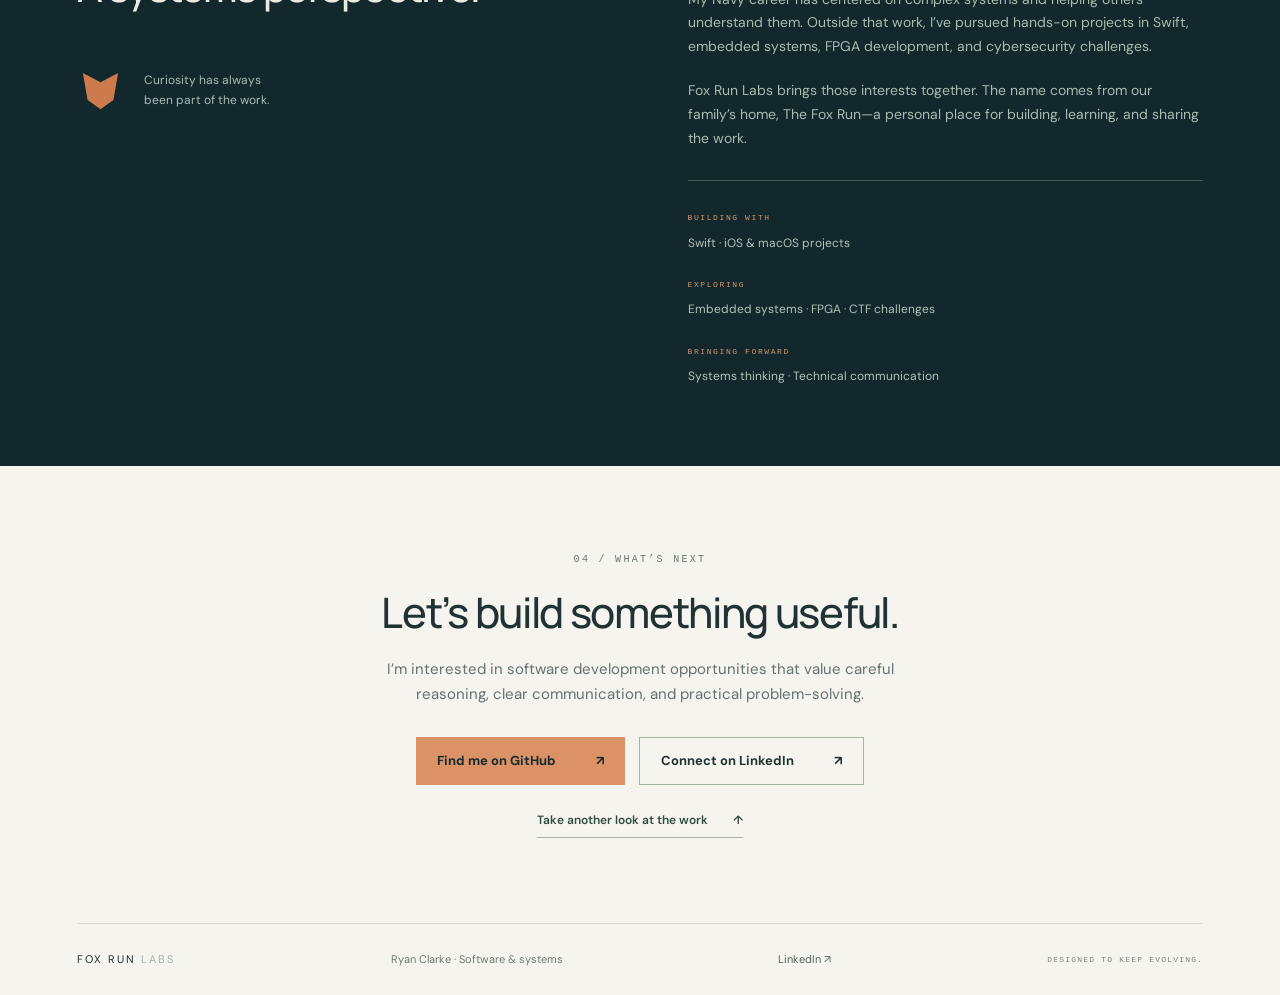
==== commit a1ee8c46: "Modified app screenshots to have transparent backgrounds. Reformatted HTML files." ====
--- a/index.html
+++ b/index.html
@@ -1,15 +1,219 @@
 <!doctype html>
-<html lang="en"><head><meta charset="utf-8"><meta name="viewport" content="width=device-width,initial-scale=1"><meta name="description" content="Ryan Clarke’s software and embedded systems portfolio. Explore MyQTH, Swift development, and hands-on engineering at Fox Run Labs."><meta name="theme-color" content="#12282d"><title>Ryan Clarke · Fox Run Labs · Software & Systems</title><link rel="icon" href="data:image/svg+xml,%3Csvg xmlns='http://www.w3.org/2000/svg' viewBox='0 0 40 40'%3E%3Cpath fill='%23d97c48' d='M5 5l15 8L35 5l-4 23-11 8L9 28z'/%3E%3C/svg%3E"><link rel="stylesheet" href="style.css"></head><body>
-<a class="skip" href="#work">Skip to projects</a>
-<header><a class="brand" href="#home" aria-label="Fox Run Labs home"><svg viewBox="0 0 40 40" aria-hidden="true"><path d="M5 5l15 8L35 5l-4 23-11 8L9 28z"/><path class="foxline" d="M9 17l11 11 11-11M20 28v8"/></svg><span>FOX RUN <b>LABS</b></span></a><nav aria-label="Main navigation"><a href="#work">Selected work</a><a href="#approach">Approach</a><a href="#about">About</a><a class="nav-contact" href="#contact">Let’s connect <span aria-hidden="true">↗</span></a></nav></header>
-<main><section class="hero" id="home"><div class="hero-copy"><p class="eyebrow"><span></span> SOFTWARE · HARDWARE · SYSTEMS</p><h1>Built with curiosity.<br>Engineered with <em>intent.</em></h1><p class="intro">Software development grounded in systems thinking. Exploring the space between useful applications, reusable software, and the hardware underneath.</p><a class="button" href="#work">Explore the work <span aria-hidden="true">↓</span></a><p class="hero-caption">Ryan Clarke · Software & embedded systems</p></div><div class="system-art" aria-label="Illustrated software and hardware stack"><div class="art-top"><span>FOX RUN / SYSTEM VIEW</span><span class="live-dot">EXPLORING</span></div><svg viewBox="0 0 500 420" role="img" aria-label="Three connected layers: application, logic, and hardware"><defs><pattern id="grid" width="25" height="25" patternUnits="userSpaceOnUse"><circle cx="1" cy="1" r="1" fill="#496065"/></pattern></defs><rect width="500" height="420" fill="url(#grid)"/><g fill="none" stroke="#70898b" stroke-width="1.4"><path d="M250 80v250M115 163v85l135 78 135-78v-85" stroke-dasharray="5 6"/><path d="M75 285l175 101 175-101" opacity=".5"/></g><g stroke-width="1.5"><path d="M75 115L250 14l175 101-175 101z" fill="#2b4549" stroke="#8ca2a1"/><path d="M75 115v24l175 101 175-101v-24L250 216z" fill="#1d363b" stroke="#6d8587"/><path d="M75 210l175-101 175 101-175 101z" fill="#254448" stroke="#84a5a5"/><path d="M75 210v24l175 101 175-101v-24L250 311z" fill="#19363b" stroke="#587e80"/><path d="M75 305l175-101 175 101-175 101z" fill="#314548" stroke="#cc8159"/><path d="M75 305v15l175 101 175-101v-15L250 406z" fill="#27383c" stroke="#b8714c"/></g><g fill="none" stroke="#d9946a" stroke-width="2"><path d="M205 110l-25 14 25 14m90-28 25 14-25 14m-30-34-30 60"/><path d="M208 218l42-24 42 24-42 24zM208 218v20l42 24 42-24v-20M250 242v20"/><path d="M225 299l25-14 25 14v27l-25 14-25-14zM210 291l-20-12m20 32-20 12m100-32 20-12m-20 32 20 12"/></g><g fill="#d9e3df" font-family="monospace" font-size="10" letter-spacing="2"><text x="348" y="76">APPLICATION</text><text x="366" y="182">LOGIC</text><text x="360" y="283">HARDWARE</text></g></svg><div class="art-bottom"><span>01 / DESIGN</span><span>02 / BUILD</span><span>03 / VERIFY</span></div></div></section>
-<div class="discipline-strip"><span>SWIFT APPLICATIONS</span><span>REUSABLE LIBRARIES</span><span>EMBEDDED SYSTEMS</span><span>TECHNICAL EXPLORATION</span></div>
-<section class="work section" id="work"><div class="section-heading"><div><p class="eyebrow dark">01 / SELECTED WORK</p><h2>From idea to implementation.</h2></div><p>A look at the projects, decisions, and experiments shaping my development practice.</p></div>
-<article class="feature-project"><div class="project-visual app-gallery"><img src="assets/myqth-main.webp" alt="MyQTH map showing a callsign marker and Maidenhead locator" loading="lazy" width="800" height="1600"><img src="assets/myqth-details.webp" alt="MyQTH position details with geographic coordinate formats" loading="lazy" width="800" height="1600"></div><div class="feature-copy"><span class="project-number">PROJECT / 01 · NATIVE iOS</span><h3>MyQTH</h3><p class="project-subtitle">One location. Several ways to describe it.</p><p>A location utility for amateur radio operators, built with SwiftUI, MapKit, and Core Location. An interactive map connects your position to Maidenhead, latitude/longitude, UTM/UPS, and MGRS coordinates.</p><div class="tags"><span>Swift</span><span>SwiftUI</span><span>Coordinate algorithms</span><span>Swift Testing</span></div><a class="text-link" href="myqth.html">Read the case study <span aria-hidden="true">↗</span></a><a class="text-link source-link" href="https://github.com/foxrunlabs/myqth">View source <span aria-hidden="true">↗</span></a></div></article>
-<div class="secondary-projects"><article><a class="mini-art real-project-art qbplay-art" href="qbplay.html" aria-label="Read the QBPlay case study"><img src="assets/qbplay.webp" alt="QBPlay’s retro macOS interface for entering and playing music macros" loading="lazy" width="1400" height="1162"></a><div class="small-project-copy"><div class="project-meta"><span>PROJECT / 02</span><span class="status">NATIVE macOS</span></div><h3>QBPlay</h3><p>Text becomes sound. A QBasic-inspired music interpreter with a Swift parsing pipeline, local audio synthesis, and WAV export.</p><div class="tags"><span>Swift</span><span>Parsing</span><span>Audio synthesis</span></div><a class="text-link" href="qbplay.html">Read the case study <span aria-hidden="true">↗</span></a></div></article><article><a class="mini-art real-project-art stm32-art" href="chip8-stm32.html" aria-label="Read the CHIP-8 for STM32 case study"><img src="assets/chip8-poster.webp" alt="CHIP-8 running on an STM32 board with a physical LCD and keypad" loading="lazy" width="1200" height="675"><span class="video-badge">▶ HARDWARE DEMO</span></a><div class="small-project-copy"><div class="project-meta"><span>PROJECT / 03</span><span class="status">EMBEDDED C++</span></div><h3>CHIP-8 for STM32</h3><p>A virtual machine on real hardware. C++ firmware connects instruction execution to an LCD, matrix keypad, hardware timers, and piezo sound.</p><div class="tags"><span>STM32</span><span>C++</span><span>SPI · GPIO · PWM</span></div><a class="text-link" href="chip8-stm32.html">Read the case study <span aria-hidden="true">↗</span></a></div></article></div>
-<div class="more-work"><div><p class="eyebrow dark">FURTHER EXPLORATIONS</p><h3>More from the lab.</h3></div><a href="https://github.com/foxrunlabs/v65c02"><b>v65C02</b><span>FPGA system integration · Verilog · 65C02 BIOS</span><i aria-hidden="true">↗</i></a><a href="https://github.com/foxrunlabs/pcxpreview"><b>PCXPreview</b><span>Native macOS utility · Legacy image decoding</span><i aria-hidden="true">↗</i></a><a href="https://github.com/foxrunlabs/pcd8544"><b>PCD8544</b><span>STM32 LCD driver · Resource-conscious C++</span><i aria-hidden="true">↗</i></a><a href="https://github.com/foxrunlabs/ctf-writeups"><b>Security notes</b><span>CTF investigations · Reverse engineering</span><i aria-hidden="true">↗</i></a></div></section>
-<section class="approach section" id="approach"><div class="section-heading"><div><p class="eyebrow dark">02 / ENGINEERING APPROACH</p><h2>The decisions matter.</h2></div><p>The interesting part is understanding why a system behaves the way it does—and making that reasoning clear.</p></div><div class="approach-grid"><article><span>01</span><h3>Understand the system.</h3><p>Start with the problem, the user, and the constraints. Trace the boundaries between components before adding complexity.</p></article><article><span>02</span><h3>Make behavior explicit.</h3><p>Give responsibilities clear homes. Think through inputs, state changes, and failure paths as part of the design.</p></article><article><span>03</span><h3>Verify and explain.</h3><p>Build evidence for the result. Document the tradeoffs, what has been tested, and what still needs work.</p></article></div></section>
-<section class="about section" id="about"><div class="about-heading"><p class="eyebrow">03 / THE PERSON BEHIND THE LAB</p><h2>A different route.<br>A systems perspective.</h2><div class="about-signature"><svg viewBox="0 0 40 40" aria-hidden="true"><path d="M5 5l15 8L35 5l-4 23-11 8L9 28z"/></svg><span>Curiosity has always<br>been part of the work.</span></div></div><div class="about-copy"><p class="lead">I’m Ryan Clarke, a naval aviator and military educator with a bachelor’s degree in electrical engineering, exploring a transition into software development.</p><p>My Navy career has centered on complex systems and helping others understand them. Outside that work, I’ve pursued hands-on projects in Swift, embedded systems, FPGA development, and cybersecurity challenges.</p><p>Fox Run Labs brings those interests together. The name comes from our family’s home, The Fox Run—a personal place for building, learning, and sharing the work.</p><div class="experience-list"><div><span>BUILDING WITH</span><p>Swift · iOS & macOS projects</p></div><div><span>EXPLORING</span><p>Embedded systems · FPGA · CTF challenges</p></div><div><span>BRINGING FORWARD</span><p>Systems thinking · Technical communication</p></div></div></div></section>
-<section class="contact section" id="contact"><p class="eyebrow dark">04 / WHAT’S NEXT</p><h2>Let’s build something useful.</h2><p>I’m interested in software development opportunities that value careful reasoning, clear communication, and practical problem-solving.</p><div class="profile-links"><a class="button" href="https://github.com/foxrunlabs">Find me on GitHub <span aria-hidden="true">↗</span></a><a class="button linkedin-button" href="https://www.linkedin.com/in/ryanfclarke">Connect on LinkedIn <span aria-hidden="true">↗</span></a></div><a class="text-link" href="#work">Take another look at the work <span aria-hidden="true">↑</span></a></section></main>
-<footer><a class="brand" href="#home"><span>FOX RUN <b>LABS</b></span></a><p>Ryan Clarke · Software & systems</p><a class="footer-profile" href="https://www.linkedin.com/in/ryanfclarke">LinkedIn ↗</a><span>DESIGNED TO KEEP EVOLVING.</span></footer>
-</body></html>
+<html lang="en">
+
+<head>
+    <meta charset="utf-8">
+    <meta name="viewport" content="width=device-width,initial-scale=1">
+    <meta name="description"
+        content="Ryan Clarke’s software and embedded systems portfolio. Explore MyQTH, Swift development, and hands-on engineering at Fox Run Labs.">
+    <meta name="theme-color" content="#12282d">
+    <title>Ryan Clarke · Fox Run Labs · Software & Systems</title>
+    <link rel="icon"
+        href="data:image/svg+xml,%3Csvg xmlns='http://www.w3.org/2000/svg' viewBox='0 0 40 40'%3E%3Cpath fill='%23d97c48' d='M5 5l15 8L35 5l-4 23-11 8L9 28z'/%3E%3C/svg%3E">
+    <link rel="stylesheet" href="style.css">
+</head>
+
+<body>
+    <a class="skip" href="#work">Skip to projects</a>
+    <header><a class="brand" href="#home" aria-label="Fox Run Labs home"><svg viewBox="0 0 40 40" aria-hidden="true">
+                <path d="M5 5l15 8L35 5l-4 23-11 8L9 28z" />
+                <path class="foxline" d="M9 17l11 11 11-11M20 28v8" />
+            </svg><span>FOX RUN <b>LABS</b></span></a>
+        <nav aria-label="Main navigation"><a href="#work">Selected work</a><a href="#approach">Approach</a><a
+                href="#about">About</a><a class="nav-contact" href="#contact">Let’s connect <span
+                    aria-hidden="true">↗</span></a></nav>
+    </header>
+    <main>
+        <section class="hero" id="home">
+            <div class="hero-copy">
+                <p class="eyebrow"><span></span> SOFTWARE · HARDWARE · SYSTEMS</p>
+                <h1>Built with curiosity.<br>Engineered with <em>intent.</em></h1>
+                <p class="intro">Software development grounded in systems thinking. Exploring the space between useful
+                    applications, reusable software, and the hardware underneath.</p><a class="button"
+                    href="#work">Explore the work <span aria-hidden="true">↓</span></a>
+                <p class="hero-caption">Ryan Clarke · Software & embedded systems</p>
+            </div>
+            <div class="system-art" aria-label="Illustrated software and hardware stack">
+                <div class="art-top"><span>FOX RUN / SYSTEM VIEW</span><span class="live-dot">EXPLORING</span></div><svg
+                    viewBox="0 0 500 420" role="img"
+                    aria-label="Three connected layers: application, logic, and hardware">
+                    <defs>
+                        <pattern id="grid" width="25" height="25" patternUnits="userSpaceOnUse">
+                            <circle cx="1" cy="1" r="1" fill="#496065" />
+                        </pattern>
+                    </defs>
+                    <rect width="500" height="420" fill="url(#grid)" />
+                    <g fill="none" stroke="#70898b" stroke-width="1.4">
+                        <path d="M250 80v250M115 163v85l135 78 135-78v-85" stroke-dasharray="5 6" />
+                        <path d="M75 285l175 101 175-101" opacity=".5" />
+                    </g>
+                    <g stroke-width="1.5">
+                        <path d="M75 115L250 14l175 101-175 101z" fill="#2b4549" stroke="#8ca2a1" />
+                        <path d="M75 115v24l175 101 175-101v-24L250 216z" fill="#1d363b" stroke="#6d8587" />
+                        <path d="M75 210l175-101 175 101-175 101z" fill="#254448" stroke="#84a5a5" />
+                        <path d="M75 210v24l175 101 175-101v-24L250 311z" fill="#19363b" stroke="#587e80" />
+                        <path d="M75 305l175-101 175 101-175 101z" fill="#314548" stroke="#cc8159" />
+                        <path d="M75 305v15l175 101 175-101v-15L250 406z" fill="#27383c" stroke="#b8714c" />
+                    </g>
+                    <g fill="none" stroke="#d9946a" stroke-width="2">
+                        <path d="M205 110l-25 14 25 14m90-28 25 14-25 14m-30-34-30 60" />
+                        <path d="M208 218l42-24 42 24-42 24zM208 218v20l42 24 42-24v-20M250 242v20" />
+                        <path
+                            d="M225 299l25-14 25 14v27l-25 14-25-14zM210 291l-20-12m20 32-20 12m100-32 20-12m-20 32 20 12" />
+                    </g>
+                    <g fill="#d9e3df" font-family="monospace" font-size="10" letter-spacing="2"><text x="348"
+                            y="76">APPLICATION</text><text x="366" y="182">LOGIC</text><text x="360"
+                            y="283">HARDWARE</text></g>
+                </svg>
+                <div class="art-bottom"><span>01 / DESIGN</span><span>02 / BUILD</span><span>03 / VERIFY</span></div>
+            </div>
+        </section>
+        <div class="discipline-strip"><span>SWIFT APPLICATIONS</span><span>REUSABLE LIBRARIES</span><span>EMBEDDED
+                SYSTEMS</span><span>TECHNICAL EXPLORATION</span></div>
+        <section class="work section" id="work">
+            <div class="section-heading">
+                <div>
+                    <p class="eyebrow dark">01 / SELECTED WORK</p>
+                    <h2>From idea to implementation.</h2>
+                </div>
+                <p>A look at the projects, decisions, and experiments shaping my development practice.</p>
+            </div>
+            <article class="feature-project">
+                <div class="project-visual app-gallery"><img src="assets/myqth-main.png"
+                        alt="MyQTH map showing a callsign marker and Maidenhead locator" loading="lazy" width="800"
+                        height="1600"><img src="assets/myqth-details.png"
+                        alt="MyQTH position details with geographic coordinate formats" loading="lazy" width="800"
+                        height="1600"></div>
+                <div class="feature-copy"><span class="project-number">PROJECT / 01 · NATIVE iOS</span>
+                    <h3>MyQTH</h3>
+                    <p class="project-subtitle">One location. Several ways to describe it.</p>
+                    <p>A location utility for amateur radio operators, built with SwiftUI, MapKit, and Core Location. An
+                        interactive map connects your position to Maidenhead, latitude/longitude, UTM/UPS, and MGRS
+                        coordinates.</p>
+                    <div class="tags"><span>Swift</span><span>SwiftUI</span><span>Coordinate
+                            algorithms</span><span>Swift Testing</span></div><a class="text-link" href="myqth.html">Read
+                        the case study <span aria-hidden="true">↗</span></a><a class="text-link source-link"
+                        href="https://github.com/foxrunlabs/myqth">View source <span aria-hidden="true">↗</span></a>
+                </div>
+            </article>
+            <div class="secondary-projects">
+                <article><a class="mini-art real-project-art qbplay-art" href="qbplay.html"
+                        aria-label="Read the QBPlay case study"><img src="assets/qbplay.png"
+                            alt="QBPlay’s retro macOS interface for entering and playing music macros" loading="lazy"
+                            width="1400" height="1162"></a>
+                    <div class="small-project-copy">
+                        <div class="project-meta"><span>PROJECT / 02</span><span class="status">NATIVE macOS</span>
+                        </div>
+                        <h3>QBPlay</h3>
+                        <p>Text becomes sound. A QBasic-inspired music interpreter with a Swift parsing pipeline, local
+                            audio synthesis, and WAV export.</p>
+                        <div class="tags"><span>Swift</span><span>Parsing</span><span>Audio synthesis</span></div><a
+                            class="text-link" href="qbplay.html">Read the case study <span
+                                aria-hidden="true">↗</span></a>
+                    </div>
+                </article>
+                <article><a class="mini-art real-project-art stm32-art" href="chip8-stm32.html"
+                        aria-label="Read the CHIP-8 for STM32 case study"><img src="assets/chip8-poster.webp"
+                            alt="CHIP-8 running on an STM32 board with a physical LCD and keypad" loading="lazy"
+                            width="1200" height="675"><span class="video-badge">▶ HARDWARE DEMO</span></a>
+                    <div class="small-project-copy">
+                        <div class="project-meta"><span>PROJECT / 03</span><span class="status">EMBEDDED C++</span>
+                        </div>
+                        <h3>CHIP-8 for STM32</h3>
+                        <p>A virtual machine on real hardware. C++ firmware connects instruction execution to an LCD,
+                            matrix keypad, hardware timers, and piezo sound.</p>
+                        <div class="tags"><span>STM32</span><span>C++</span><span>SPI · GPIO · PWM</span></div><a
+                            class="text-link" href="chip8-stm32.html">Read the case study <span
+                                aria-hidden="true">↗</span></a>
+                    </div>
+                </article>
+            </div>
+            <div class="more-work">
+                <div>
+                    <p class="eyebrow dark">FURTHER EXPLORATIONS</p>
+                    <h3>More from the lab.</h3>
+                </div><a href="https://github.com/foxrunlabs/v65c02"><b>v65C02</b><span>FPGA system integration ·
+                        Verilog · 65C02 BIOS</span><i aria-hidden="true">↗</i></a><a
+                    href="https://github.com/foxrunlabs/pcxpreview"><b>PCXPreview</b><span>Native macOS utility · Legacy
+                        image decoding</span><i aria-hidden="true">↗</i></a><a
+                    href="https://github.com/foxrunlabs/pcd8544"><b>PCD8544</b><span>STM32 LCD driver ·
+                        Resource-conscious C++</span><i aria-hidden="true">↗</i></a><a
+                    href="https://github.com/foxrunlabs/ctf-writeups"><b>Security notes</b><span>CTF investigations ·
+                        Reverse engineering</span><i aria-hidden="true">↗</i></a>
+            </div>
+        </section>
+        <section class="approach section" id="approach">
+            <div class="section-heading">
+                <div>
+                    <p class="eyebrow dark">02 / ENGINEERING APPROACH</p>
+                    <h2>The decisions matter.</h2>
+                </div>
+                <p>The interesting part is understanding why a system behaves the way it does—and making that reasoning
+                    clear.</p>
+            </div>
+            <div class="approach-grid">
+                <article><span>01</span>
+                    <h3>Understand the system.</h3>
+                    <p>Start with the problem, the user, and the constraints. Trace the boundaries between components
+                        before adding complexity.</p>
+                </article>
+                <article><span>02</span>
+                    <h3>Make behavior explicit.</h3>
+                    <p>Give responsibilities clear homes. Think through inputs, state changes, and failure paths as part
+                        of the design.</p>
+                </article>
+                <article><span>03</span>
+                    <h3>Verify and explain.</h3>
+                    <p>Build evidence for the result. Document the tradeoffs, what has been tested, and what still needs
+                        work.</p>
+                </article>
+            </div>
+        </section>
+        <section class="about section" id="about">
+            <div class="about-heading">
+                <p class="eyebrow">03 / THE PERSON BEHIND THE LAB</p>
+                <h2>A different route.<br>A systems perspective.</h2>
+                <div class="about-signature"><svg viewBox="0 0 40 40" aria-hidden="true">
+                        <path d="M5 5l15 8L35 5l-4 23-11 8L9 28z" />
+                    </svg><span>Curiosity has always<br>been part of the work.</span></div>
+            </div>
+            <div class="about-copy">
+                <p class="lead">I’m Ryan Clarke, a naval aviator and military educator with a bachelor’s degree in
+                    electrical engineering, exploring a transition into software development.</p>
+                <p>My Navy career has centered on complex systems and helping others understand them. Outside that work,
+                    I’ve pursued hands-on projects in Swift, embedded systems, FPGA development, and cybersecurity
+                    challenges.</p>
+                <p>Fox Run Labs brings those interests together. The name comes from our family’s home, The Fox Run—a
+                    personal place for building, learning, and sharing the work.</p>
+                <div class="experience-list">
+                    <div><span>BUILDING WITH</span>
+                        <p>Swift · iOS & macOS projects</p>
+                    </div>
+                    <div><span>EXPLORING</span>
+                        <p>Embedded systems · FPGA · CTF challenges</p>
+                    </div>
+                    <div><span>BRINGING FORWARD</span>
+                        <p>Systems thinking · Technical communication</p>
+                    </div>
+                </div>
+            </div>
+        </section>
+        <section class="contact section" id="contact">
+            <p class="eyebrow dark">04 / WHAT’S NEXT</p>
+            <h2>Let’s build something useful.</h2>
+            <p>I’m interested in software development opportunities that value careful reasoning, clear communication,
+                and practical problem-solving.</p>
+            <div class="profile-links"><a class="button" href="https://github.com/foxrunlabs">Find me on GitHub <span
+                        aria-hidden="true">↗</span></a><a class="button linkedin-button"
+                    href="https://www.linkedin.com/in/ryanfclarke">Connect on LinkedIn <span
+                        aria-hidden="true">↗</span></a></div><a class="text-link" href="#work">Take another look at the
+                work <span aria-hidden="true">↑</span></a>
+        </section>
+    </main>
+    <footer><a class="brand" href="#home"><span>FOX RUN <b>LABS</b></span></a>
+        <p>Ryan Clarke · Software & systems</p><a class="footer-profile"
+            href="https://www.linkedin.com/in/ryanfclarke">LinkedIn ↗</a><span>DESIGNED TO KEEP EVOLVING.</span>
+    </footer>
+</body>
+
+</html>
--- a/style.css
+++ b/style.css
@@ -1,7 +1,1432 @@
 @import url('https://fonts.googleapis.com/css2?family=DM+Sans:wght@400;500;600;700&family=Manrope:wght@400;500;600;700;800&display=swap');
-:root{--navy:#12282d;--cream:#f6f4ee;--ink:#213234;--muted:#647170;--orange:#ce7849;--line:#d9ddd4}*{box-sizing:border-box}html{scroll-behavior:smooth;scroll-padding-top:28px}body{margin:0;background:var(--cream);color:var(--ink);font:16px/1.7 'DM Sans',Arial,sans-serif}h1,h2,h3,p{margin:0}h1,h2,h3{font-family:Manrope,Arial,sans-serif}a{color:inherit;text-decoration:none}button{font:inherit;cursor:pointer}a:focus-visible,button:focus-visible{outline:3px solid var(--orange);outline-offset:5px}header{background:var(--navy);color:#edece5;display:flex;align-items:center;justify-content:space-between;padding:27px max(6%,calc((100vw - 1280px)/2));border-bottom:1px solid #33474a}.brand{display:flex;align-items:center;gap:12px;letter-spacing:2px;font-size:15px;white-space:nowrap}.brand b{font-weight:400;color:#a3b3af}.brand svg{width:37px;fill:var(--orange)}.foxline{fill:none;stroke:var(--navy);stroke-width:2}nav{display:flex;gap:30px;align-items:center;font-size:13px}nav a:hover{color:#e59a71}.nav-contact{border-left:1px solid #425557;padding-left:30px}.nav-contact span{margin-left:12px;color:#e59a71}.hero{background:var(--navy);color:#eaece4;display:grid;grid-template-columns:1.15fr 1fr;gap:55px;padding:86px max(6%,calc((100vw - 1280px)/2)) 79px;align-items:center}.eyebrow{font-family:monospace;font-size:10px;font-weight:500;letter-spacing:2.3px;color:#a5bab5;display:flex;align-items:center;gap:10px}.eyebrow>span{width:6px;height:6px;border-radius:50%;background:var(--orange)}h1{font-size:clamp(38px,4.1vw,61px);font-weight:500;letter-spacing:-2.6px;line-height:1.14;margin:25px 0}h1 em{font-style:normal;color:#df9367}.intro{color:#b7c3bf;font-size:16px;max-width:470px;line-height:1.8}.button{display:inline-flex;gap:40px;align-items:center;background:#db9267;color:#172a2e;padding:12px 21px;border:0;font-size:13px;font-weight:700;margin-top:29px}.button:hover{background:#edaa80}.hero-caption{font-size:10px;letter-spacing:1px;color:#849b96;margin-top:24px}.system-art{border:1px solid #3c5355;background:#172f34;transform:rotate(-2deg)}.art-top,.art-bottom{display:flex;justify-content:space-between;padding:16px;font-family:monospace;letter-spacing:1px;font-size:8px;color:#9fb4ae}.art-top{border-bottom:1px solid #3c5355}.art-bottom{border-top:1px solid #3c5355}.system-art svg{width:100%;display:block}.live-dot{color:#df9367}.discipline-strip{display:flex;justify-content:space-between;gap:18px;padding:23px 6%;background:#eaece2;font-family:monospace;letter-spacing:1.4px;font-size:10px;color:#5d6b64;border-bottom:1px solid #d9ddd4}.section{padding:80px max(6%,calc((100vw - 1280px)/2))}.dark{color:#67766c}.section-heading{display:flex;justify-content:space-between;align-items:end;gap:40px;margin-bottom:36px}.section-heading>p{max-width:310px;color:var(--muted);font-size:13px;line-height:1.8}h2{font-size:clamp(28px,3vw,40px);font-weight:500;letter-spacing:-1.3px;line-height:1.25}.section-heading h2{margin-top:16px}.feature-project{border:1px solid var(--line);display:grid;grid-template-columns:1.12fr 1fr;background:#fcfbf6}.project-visual{background:#e5e9df;padding:40px;display:flex;align-items:center}.window{width:100%;border:1px solid #c2ccc2;background:#f6f6ef;box-shadow:0 15px 35px #28443c0a}.window-bar{font:8px monospace;letter-spacing:1px;display:flex;gap:22px;padding:14px;border-bottom:1px solid #d6dbd1;color:#62736b}.window-dots{color:#acb8ac;font-size:8px;letter-spacing:3px}.coordinate-art{position:relative;height:270px;overflow:hidden;background-image:linear-gradient(#dce2d340 1px,transparent 1px),linear-gradient(90deg,#dce2d340 1px,transparent 1px);background-size:27px 27px}.orbit{border:1px solid #bac8b9;border-radius:50%;width:220px;height:220px;position:absolute;top:10px;left:calc(50% - 110px)}.orbit-two{width:150px;height:150px;top:45px;left:calc(50% - 75px)}.crosshair:before,.crosshair:after{content:'';position:absolute;background:#c5cfc0;top:119px;left:10%;width:80%;height:1px}.crosshair:after{transform:rotate(90deg)}.axis{position:absolute;color:#839682;font:10px monospace}.axis-n{top:15px;left:50%}.axis-e{right:14%;top:113px}.pin{position:absolute;top:89px;left:calc(50% - 14px);width:28px}.pin svg{width:100%;fill:#ce7849;filter:drop-shadow(0 4px 4px #ce784940)}.pin circle{fill:#f6f6ef}.coord-label{position:absolute;bottom:15px;text-align:center;width:100%;font:8px/1.9 monospace;letter-spacing:1.5px;color:#839382}.coord-label b{color:#385647;font-weight:400}.visual-foot{display:flex;justify-content:space-between;padding:13px;font:7px monospace;letter-spacing:1px;border-top:1px solid #d6dbd1;color:#6e806e}.visual-foot span{font-size:6px}.feature-copy{padding:42px}.project-number,.project-meta{font:9px monospace;letter-spacing:1.5px;color:#6b786d}.feature-copy h3{font-size:37px;letter-spacing:-1.2px;margin:13px 0 4px;font-weight:500}.project-subtitle{font-size:15px;margin-bottom:19px;color:#304b43}.feature-copy>p:not(.project-subtitle){font-size:13px;color:#647368;line-height:1.85}.tags{display:flex;flex-wrap:wrap;gap:8px;margin-top:24px}.tags span{font:9px monospace;padding:5px 8px;background:#edf0e7;color:#59705b;border:1px solid #dbe2d5}.text-link{display:inline-flex;align-items:center;gap:25px;border:0;border-bottom:1px solid #a8b3a2;background:none;padding:0 0 7px;color:#314b40;font-size:12px;font-weight:600;margin-top:25px}.text-link:hover{color:#a4532d;border-color:#a4532d}.secondary-projects{display:grid;grid-template-columns:1fr 1fr;gap:24px;margin-top:24px}.secondary-projects>article{border:1px solid var(--line)}.mini-art{height:215px;padding:23px 30px;position:relative;overflow:hidden;background:#e6e9e1}.mini-art>span,.mini-art>small{font:8px monospace;letter-spacing:1.6px;color:#6e8074}.mini-art>small{position:absolute;bottom:20px;left:30px;font-size:7px}.code-art pre{font:16px/1.7 monospace;margin:23px 20px;color:#34534b}.code-art i{color:#a96746;font-style:normal}.hardware-art{background:#dde5dd}.circuit{height:130px;position:relative;width:220px;margin:auto}.chip{position:absolute;left:75px;top:25px;width:74px;height:74px;border:5px double #81998a;background:#213e37;color:#dfe8dd;text-align:center;font:16px monospace;padding-top:12px;box-shadow:0 0 0 8px #bdccbc}.chip span{display:block;font:8px monospace;letter-spacing:4px;margin-top:8px}.circuit-line{position:absolute;border:1px solid #8fa78f;width:80px;height:40px}.circuit-line.one{left:0;top:40px;border-left:0;border-bottom:0}.circuit-line.two{right:-10px;top:50px;border-right:0;border-top:0}.circuit-line.three{left:40px;top:80px;width:40px;height:50px;border-bottom:0;border-right:0}.small-project-copy{padding:29px}.project-meta{display:flex;justify-content:space-between;gap:10px;font-size:8px}.status{color:#9d744c;letter-spacing:1px}.small-project-copy h3{font-weight:500;font-size:24px;letter-spacing:-.7px;margin:18px 0 12px}.small-project-copy p{font-size:13px;color:var(--muted)}.approach{border-top:1px solid var(--line);background:#edeee6}.approach-grid{display:grid;grid-template-columns:repeat(3,1fr);gap:40px}.approach-grid article{border-top:1px solid #bcc7b8;padding-top:19px}.approach-grid article>span{font:12px monospace;color:#a16c48}.approach-grid h3{font-size:18px;font-weight:500;margin:22px 0 12px;letter-spacing:-.4px}.approach-grid p{font-size:13px;color:#657366;line-height:1.9}.about{background:var(--navy);color:#eaece3;display:grid;grid-template-columns:1fr 1fr;gap:95px}.about h2{margin-top:23px;font-size:40px}.about-signature{display:flex;align-items:center;gap:20px;margin-top:55px;color:#a9bdb4;font-size:12px}.about-signature svg{width:47px;fill:#cd7b4c}.about-copy .lead{font-size:20px;line-height:1.6;color:#e1e5da}.about-copy>p{font-size:14px;margin-bottom:20px;color:#aabbaf}.experience-list{border-top:1px solid #42594e;margin-top:30px;padding-top:20px;display:grid;gap:15px}.experience-list span{font:8px monospace;letter-spacing:1.6px;color:#d5956b}.experience-list p{font-size:12px;color:#b4c2b7;margin-top:4px}.contact{text-align:center;max-width:100%;padding-top:85px;padding-bottom:85px}.contact .eyebrow{justify-content:center}.contact h2{font-size:42px;margin:18px 0}.contact>p:not(.eyebrow){max-width:510px;margin:auto;color:var(--muted);font-size:15px}.contact-note{font-size:11px;color:#73806f;margin:25px 0 0;display:flex;align-items:center;justify-content:center;gap:8px}.note-dot{width:5px;height:5px;border-radius:50%;background:#b78660}footer{display:flex;justify-content:space-between;align-items:center;gap:25px;margin:0 6%;padding:26px 0;border-top:1px solid var(--line)}footer .brand{font-size:11px}footer p{font-size:11px;color:#6e7b6b}footer>span{font:8px monospace;letter-spacing:1.2px;color:#7d8677}dialog{border:1px solid var(--line);background:var(--cream);color:var(--ink);width:min(680px,90vw);max-height:85vh;padding:46px}dialog::backdrop{background:#0a202cba;backdrop-filter:blur(5px)}dialog h2{margin:20px 0}dialog p{font-size:14px;line-height:1.85;margin-top:16px}dialog h3{font-size:17px;margin-top:25px}dialog ul{font-size:14px;padding-left:20px}.close-dialog{position:absolute;top:10px;right:17px;background:none;border:0;font-size:27px;color:#627061}.skip{position:absolute;top:-80px;background:var(--cream);padding:10px;z-index:5}.skip:focus{top:10px}@media(min-width:1600px){header,.hero,.section{padding-left:calc((100vw - 1280px)/2);padding-right:calc((100vw - 1280px)/2)}}@media(max-width:900px){header{padding:22px 5%}nav{gap:17px}.nav-contact{padding-left:16px}.hero{gap:30px;padding:65px 5%}h1{letter-spacing:-1.5px}.section{padding:60px 5%}.project-visual{padding:22px}.feature-copy{padding:27px}.about{gap:45px}.about h2{font-size:34px}.project-meta{flex-direction:column;gap:7px}.discipline-strip{font-size:8px;padding:20px 5%}.approach-grid{gap:25px}}@media(max-width:650px){header{flex-wrap:wrap;gap:21px}.brand{font-size:12px}nav{width:100%;justify-content:space-between;gap:8px;font-size:11px}.nav-contact{padding-left:12px}.hero{grid-template-columns:1fr;padding-top:45px;padding-bottom:45px;gap:40px}h1{font-size:43px}.intro{font-size:15px}.system-art{width:90%;margin:auto;transform:rotate(-1deg)}.discipline-strip{display:grid;grid-template-columns:1fr 1fr;text-align:center;gap:15px}.section-heading{display:block}.section-heading>p{margin-top:20px;max-width:100%}.feature-project{grid-template-columns:1fr}.project-visual{padding:24px}.feature-copy{padding:28px}.secondary-projects{grid-template-columns:1fr}.project-meta{flex-direction:row}.approach-grid{grid-template-columns:1fr;gap:28px}.approach-grid h3{margin-top:14px}.about{grid-template-columns:1fr;gap:35px}.about-signature{margin-top:25px}.contact h2{font-size:33px}.contact-note{font-size:10px;align-items:start}.contact-note .note-dot{flex-shrink:0;margin-top:6px}footer{flex-wrap:wrap;gap:13px}footer>span{width:100%}dialog{padding:35px 23px}.section{padding-top:52px;padding-bottom:52px}}@media(prefers-reduced-motion:reduce){html{scroll-behavior:auto}}
-
-.source-link{margin-left:20px}
-
-.profile-links{display:flex;justify-content:center;flex-wrap:wrap;gap:14px}.linkedin-button{background:transparent;border:1px solid #a8b3a2;color:var(--ink)}.linkedin-button:hover{background:#eaece2}.footer-profile{font-size:11px;color:#526559}.footer-profile:hover{color:var(--orange)}
-.app-gallery{gap:20px;padding:35px;justify-content:center;overflow:hidden;min-height:420px}.app-gallery img{width:43%;height:365px;object-fit:contain;filter:drop-shadow(0 10px 12px #102a2825)}.app-gallery img:nth-child(2){transform:translateY(15px)}.real-project-art{display:flex;align-items:center;justify-content:center;height:260px;padding:20px}.real-project-art img{width:100%;height:100%;object-fit:contain}.qbplay-art{background:#182a34}.stm32-art{background:#152c30;padding:0}.stm32-art img{object-fit:cover}.video-badge{position:absolute;bottom:15px;left:18px!important;color:#fff!important;background:#11272fe0;padding:7px 10px;font:9px monospace!important}.more-work{margin-top:50px;border-top:1px solid var(--line);padding-top:30px}.more-work>div{margin-bottom:22px}.more-work h3{font-size:25px;font-weight:500;margin-top:10px}.more-work>a{display:grid;grid-template-columns:150px 1fr 20px;gap:20px;padding:16px 0;border-top:1px solid var(--line);align-items:center}.more-work b{font-size:14px;font-weight:500}.more-work span{font-size:12px;color:var(--muted)}.more-work i{font-style:normal;color:var(--orange)}.more-work>a:hover b{color:#a4532d}.case-hero{background:var(--navy);color:var(--cream);padding-top:45px;padding-bottom:55px}.back-link{display:inline-block;color:#b8c6c0;font-size:12px;margin-bottom:40px}.case-hero h1{margin-top:18px;margin-bottom:18px}.case-lede{font-size:21px;color:#b9c9c2;max-width:650px}.case-hero .tags span{background:#243d43;color:#bcd2c8;border-color:#465c5d}.case-showcase{padding:45px 6%;background:#e5e9df;display:flex;justify-content:center;gap:50px}.case-showcase figure{margin:0}.phone-showcase img{width:auto;height:500px;max-width:100%;object-fit:contain;filter:drop-shadow(0 12px 15px #14322f20)}.case-showcase figcaption{font-size:11px;color:#617269;margin-top:17px;text-align:center;max-width:750px}.desktop-showcase{background:#1d333b}.desktop-showcase img{width:760px;max-width:100%;height:auto;display:block}.desktop-showcase figcaption{color:#b8c8c0}.video-showcase video{width:850px;max-width:100%;height:auto;display:block;background:#11272d}.case-body{display:grid;grid-template-columns:220px minmax(0,760px);gap:65px;justify-content:center}.case-body aside{border-top:1px solid var(--line);padding-top:20px}.case-body aside>p:not(.eyebrow){font-size:13px;color:var(--muted);margin:20px 0}.case-body aside a{display:block;font-size:11px;color:#536a5c;margin:17px 0}.case-body article h2{margin:16px 0 22px}.case-body article h3{font-size:22px;font-weight:500;margin:36px 0 14px;letter-spacing:-.5px}.case-body article>p:not(.eyebrow){font-size:15px;color:#536760;line-height:1.9;margin:16px 0}.case-body strong{font-weight:600;color:var(--ink)}.flow-summary{display:grid;grid-template-columns:repeat(3,1fr);gap:12px;margin:26px 0;background:#e9ece2;padding:20px}.flow-summary span{font:10px/1.9 monospace;color:#6c7a6a;border-left:2px solid var(--orange);padding-left:12px}.flow-summary b{font:13px 'DM Sans',sans-serif;color:#29483d}.case-note{font-size:11px;line-height:1.9;color:#71806e;border-top:1px solid var(--line);padding-top:20px;margin-top:36px}.next-project{background:#edeee6;padding-top:35px;padding-bottom:40px}.next-project>a{display:flex;justify-content:space-between;font:26px Manrope,sans-serif;margin-top:20px;letter-spacing:-.7px}.next-project>a span{color:var(--orange)}@media(max-width:900px){.case-body{grid-template-columns:160px minmax(0,1fr);gap:35px}.app-gallery{padding:22px;gap:12px}.app-gallery img{height:310px}.real-project-art{height:220px}}@media(max-width:650px){.app-gallery{min-height:340px;gap:15px}.app-gallery img{height:290px}.more-work>a{grid-template-columns:1fr 20px;gap:6px}.more-work span{grid-column:1}.more-work i{grid-column:2;grid-row:1/3}.case-lede{font-size:18px}.case-showcase{gap:16px;padding:30px 5%}.phone-showcase figure{width:48%}.phone-showcase img{height:auto;width:100%}.case-showcase figcaption{font-size:9px}.case-body{grid-template-columns:1fr;gap:32px}.case-body aside{display:flex;flex-wrap:wrap;gap:15px;align-items:center}.case-body aside>p:not(.eyebrow){display:none}.case-body aside a{margin:0;font-size:10px}.flow-summary{padding:15px 10px;gap:8px}.flow-summary span{font-size:8px;padding-left:7px}.flow-summary b{font-size:11px}.next-project>a{font-size:22px}}
+
+:root {
+    --navy: #12282d;
+    --cream: #f6f4ee;
+    --ink: #213234;
+    --muted: #647170;
+    --orange: #ce7849;
+    --line: #d9ddd4
+}
+
+* {
+    box-sizing: border-box
+}
+
+html {
+    scroll-behavior: smooth;
+    scroll-padding-top: 28px
+}
+
+body {
+    margin: 0;
+    background: var(--cream);
+    color: var(--ink);
+    font: 16px/1.7 'DM Sans', Arial, sans-serif
+}
+
+h1,
+h2,
+h3,
+p {
+    margin: 0
+}
+
+h1,
+h2,
+h3 {
+    font-family: Manrope, Arial, sans-serif
+}
+
+a {
+    color: inherit;
+    text-decoration: none
+}
+
+button {
+    font: inherit;
+    cursor: pointer
+}
+
+a:focus-visible,
+button:focus-visible {
+    outline: 3px solid var(--orange);
+    outline-offset: 5px
+}
+
+header {
+    background: var(--navy);
+    color: #edece5;
+    display: flex;
+    align-items: center;
+    justify-content: space-between;
+    padding: 27px max(6%, calc((100vw - 1280px)/2));
+    border-bottom: 1px solid #33474a
+}
+
+.brand {
+    display: flex;
+    align-items: center;
+    gap: 12px;
+    letter-spacing: 2px;
+    font-size: 15px;
+    white-space: nowrap
+}
+
+.brand b {
+    font-weight: 400;
+    color: #a3b3af
+}
+
+.brand svg {
+    width: 37px;
+    fill: var(--orange)
+}
+
+.foxline {
+    fill: none;
+    stroke: var(--navy);
+    stroke-width: 2
+}
+
+nav {
+    display: flex;
+    gap: 30px;
+    align-items: center;
+    font-size: 13px
+}
+
+nav a:hover {
+    color: #e59a71
+}
+
+.nav-contact {
+    border-left: 1px solid #425557;
+    padding-left: 30px
+}
+
+.nav-contact span {
+    margin-left: 12px;
+    color: #e59a71
+}
+
+.hero {
+    background: var(--navy);
+    color: #eaece4;
+    display: grid;
+    grid-template-columns: 1.15fr 1fr;
+    gap: 55px;
+    padding: 86px max(6%, calc((100vw - 1280px)/2)) 79px;
+    align-items: center
+}
+
+.eyebrow {
+    font-family: monospace;
+    font-size: 10px;
+    font-weight: 500;
+    letter-spacing: 2.3px;
+    color: #a5bab5;
+    display: flex;
+    align-items: center;
+    gap: 10px
+}
+
+.eyebrow>span {
+    width: 6px;
+    height: 6px;
+    border-radius: 50%;
+    background: var(--orange)
+}
+
+h1 {
+    font-size: clamp(38px, 4.1vw, 61px);
+    font-weight: 500;
+    letter-spacing: -2.6px;
+    line-height: 1.14;
+    margin: 25px 0
+}
+
+h1 em {
+    font-style: normal;
+    color: #df9367
+}
+
+.intro {
+    color: #b7c3bf;
+    font-size: 16px;
+    max-width: 470px;
+    line-height: 1.8
+}
+
+.button {
+    display: inline-flex;
+    gap: 40px;
+    align-items: center;
+    background: #db9267;
+    color: #172a2e;
+    padding: 12px 21px;
+    border: 0;
+    font-size: 13px;
+    font-weight: 700;
+    margin-top: 29px
+}
+
+.button:hover {
+    background: #edaa80
+}
+
+.hero-caption {
+    font-size: 10px;
+    letter-spacing: 1px;
+    color: #849b96;
+    margin-top: 24px
+}
+
+.system-art {
+    border: 1px solid #3c5355;
+    background: #172f34;
+    transform: rotate(-2deg)
+}
+
+.art-top,
+.art-bottom {
+    display: flex;
+    justify-content: space-between;
+    padding: 16px;
+    font-family: monospace;
+    letter-spacing: 1px;
+    font-size: 8px;
+    color: #9fb4ae
+}
+
+.art-top {
+    border-bottom: 1px solid #3c5355
+}
+
+.art-bottom {
+    border-top: 1px solid #3c5355
+}
+
+.system-art svg {
+    width: 100%;
+    display: block
+}
+
+.live-dot {
+    color: #df9367
+}
+
+.discipline-strip {
+    display: flex;
+    justify-content: space-between;
+    gap: 18px;
+    padding: 23px 6%;
+    background: #eaece2;
+    font-family: monospace;
+    letter-spacing: 1.4px;
+    font-size: 10px;
+    color: #5d6b64;
+    border-bottom: 1px solid #d9ddd4
+}
+
+.section {
+    padding: 80px max(6%, calc((100vw - 1280px)/2))
+}
+
+.dark {
+    color: #67766c
+}
+
+.section-heading {
+    display: flex;
+    justify-content: space-between;
+    align-items: end;
+    gap: 40px;
+    margin-bottom: 36px
+}
+
+.section-heading>p {
+    max-width: 310px;
+    color: var(--muted);
+    font-size: 13px;
+    line-height: 1.8
+}
+
+h2 {
+    font-size: clamp(28px, 3vw, 40px);
+    font-weight: 500;
+    letter-spacing: -1.3px;
+    line-height: 1.25
+}
+
+.section-heading h2 {
+    margin-top: 16px
+}
+
+.feature-project {
+    border: 1px solid var(--line);
+    display: grid;
+    grid-template-columns: 1.12fr 1fr;
+    background: #fcfbf6
+}
+
+.project-visual {
+    background: #e5e9df;
+    padding: 40px;
+    display: flex;
+    align-items: center
+}
+
+.window {
+    width: 100%;
+    border: 1px solid #c2ccc2;
+    background: #f6f6ef;
+    box-shadow: 0 15px 35px #28443c0a
+}
+
+.window-bar {
+    font: 8px monospace;
+    letter-spacing: 1px;
+    display: flex;
+    gap: 22px;
+    padding: 14px;
+    border-bottom: 1px solid #d6dbd1;
+    color: #62736b
+}
+
+.window-dots {
+    color: #acb8ac;
+    font-size: 8px;
+    letter-spacing: 3px
+}
+
+.coordinate-art {
+    position: relative;
+    height: 270px;
+    overflow: hidden;
+    background-image: linear-gradient(#dce2d340 1px, transparent 1px), linear-gradient(90deg, #dce2d340 1px, transparent 1px);
+    background-size: 27px 27px
+}
+
+.orbit {
+    border: 1px solid #bac8b9;
+    border-radius: 50%;
+    width: 220px;
+    height: 220px;
+    position: absolute;
+    top: 10px;
+    left: calc(50% - 110px)
+}
+
+.orbit-two {
+    width: 150px;
+    height: 150px;
+    top: 45px;
+    left: calc(50% - 75px)
+}
+
+.crosshair:before,
+.crosshair:after {
+    content: '';
+    position: absolute;
+    background: #c5cfc0;
+    top: 119px;
+    left: 10%;
+    width: 80%;
+    height: 1px
+}
+
+.crosshair:after {
+    transform: rotate(90deg)
+}
+
+.axis {
+    position: absolute;
+    color: #839682;
+    font: 10px monospace
+}
+
+.axis-n {
+    top: 15px;
+    left: 50%
+}
+
+.axis-e {
+    right: 14%;
+    top: 113px
+}
+
+.pin {
+    position: absolute;
+    top: 89px;
+    left: calc(50% - 14px);
+    width: 28px
+}
+
+.pin svg {
+    width: 100%;
+    fill: #ce7849;
+    filter: drop-shadow(0 4px 4px #ce784940)
+}
+
+.pin circle {
+    fill: #f6f6ef
+}
+
+.coord-label {
+    position: absolute;
+    bottom: 15px;
+    text-align: center;
+    width: 100%;
+    font: 8px/1.9 monospace;
+    letter-spacing: 1.5px;
+    color: #839382
+}
+
+.coord-label b {
+    color: #385647;
+    font-weight: 400
+}
+
+.visual-foot {
+    display: flex;
+    justify-content: space-between;
+    padding: 13px;
+    font: 7px monospace;
+    letter-spacing: 1px;
+    border-top: 1px solid #d6dbd1;
+    color: #6e806e
+}
+
+.visual-foot span {
+    font-size: 6px
+}
+
+.feature-copy {
+    padding: 42px
+}
+
+.project-number,
+.project-meta {
+    font: 9px monospace;
+    letter-spacing: 1.5px;
+    color: #6b786d
+}
+
+.feature-copy h3 {
+    font-size: 37px;
+    letter-spacing: -1.2px;
+    margin: 13px 0 4px;
+    font-weight: 500
+}
+
+.project-subtitle {
+    font-size: 15px;
+    margin-bottom: 19px;
+    color: #304b43
+}
+
+.feature-copy>p:not(.project-subtitle) {
+    font-size: 13px;
+    color: #647368;
+    line-height: 1.85
+}
+
+.tags {
+    display: flex;
+    flex-wrap: wrap;
+    gap: 8px;
+    margin-top: 24px
+}
+
+.tags span {
+    font: 9px monospace;
+    padding: 5px 8px;
+    background: #edf0e7;
+    color: #59705b;
+    border: 1px solid #dbe2d5
+}
+
+.text-link {
+    display: inline-flex;
+    align-items: center;
+    gap: 25px;
+    border: 0;
+    border-bottom: 1px solid #a8b3a2;
+    background: none;
+    padding: 0 0 7px;
+    color: #314b40;
+    font-size: 12px;
+    font-weight: 600;
+    margin-top: 25px
+}
+
+.text-link:hover {
+    color: #a4532d;
+    border-color: #a4532d
+}
+
+.secondary-projects {
+    display: grid;
+    grid-template-columns: 1fr 1fr;
+    gap: 24px;
+    margin-top: 24px
+}
+
+.secondary-projects>article {
+    border: 1px solid var(--line)
+}
+
+.mini-art {
+    height: 215px;
+    padding: 23px 30px;
+    position: relative;
+    overflow: hidden;
+    background: #e6e9e1
+}
+
+.mini-art>span,
+.mini-art>small {
+    font: 8px monospace;
+    letter-spacing: 1.6px;
+    color: #6e8074
+}
+
+.mini-art>small {
+    position: absolute;
+    bottom: 20px;
+    left: 30px;
+    font-size: 7px
+}
+
+.code-art pre {
+    font: 16px/1.7 monospace;
+    margin: 23px 20px;
+    color: #34534b
+}
+
+.code-art i {
+    color: #a96746;
+    font-style: normal
+}
+
+.hardware-art {
+    background: #dde5dd
+}
+
+.circuit {
+    height: 130px;
+    position: relative;
+    width: 220px;
+    margin: auto
+}
+
+.chip {
+    position: absolute;
+    left: 75px;
+    top: 25px;
+    width: 74px;
+    height: 74px;
+    border: 5px double #81998a;
+    background: #213e37;
+    color: #dfe8dd;
+    text-align: center;
+    font: 16px monospace;
+    padding-top: 12px;
+    box-shadow: 0 0 0 8px #bdccbc
+}
+
+.chip span {
+    display: block;
+    font: 8px monospace;
+    letter-spacing: 4px;
+    margin-top: 8px
+}
+
+.circuit-line {
+    position: absolute;
+    border: 1px solid #8fa78f;
+    width: 80px;
+    height: 40px
+}
+
+.circuit-line.one {
+    left: 0;
+    top: 40px;
+    border-left: 0;
+    border-bottom: 0
+}
+
+.circuit-line.two {
+    right: -10px;
+    top: 50px;
+    border-right: 0;
+    border-top: 0
+}
+
+.circuit-line.three {
+    left: 40px;
+    top: 80px;
+    width: 40px;
+    height: 50px;
+    border-bottom: 0;
+    border-right: 0
+}
+
+.small-project-copy {
+    padding: 29px
+}
+
+.project-meta {
+    display: flex;
+    justify-content: space-between;
+    gap: 10px;
+    font-size: 8px
+}
+
+.status {
+    color: #9d744c;
+    letter-spacing: 1px
+}
+
+.small-project-copy h3 {
+    font-weight: 500;
+    font-size: 24px;
+    letter-spacing: -.7px;
+    margin: 18px 0 12px
+}
+
+.small-project-copy p {
+    font-size: 13px;
+    color: var(--muted)
+}
+
+.approach {
+    border-top: 1px solid var(--line);
+    background: #edeee6
+}
+
+.approach-grid {
+    display: grid;
+    grid-template-columns: repeat(3, 1fr);
+    gap: 40px
+}
+
+.approach-grid article {
+    border-top: 1px solid #bcc7b8;
+    padding-top: 19px
+}
+
+.approach-grid article>span {
+    font: 12px monospace;
+    color: #a16c48
+}
+
+.approach-grid h3 {
+    font-size: 18px;
+    font-weight: 500;
+    margin: 22px 0 12px;
+    letter-spacing: -.4px
+}
+
+.approach-grid p {
+    font-size: 13px;
+    color: #657366;
+    line-height: 1.9
+}
+
+.about {
+    background: var(--navy);
+    color: #eaece3;
+    display: grid;
+    grid-template-columns: 1fr 1fr;
+    gap: 95px
+}
+
+.about h2 {
+    margin-top: 23px;
+    font-size: 40px
+}
+
+.about-signature {
+    display: flex;
+    align-items: center;
+    gap: 20px;
+    margin-top: 55px;
+    color: #a9bdb4;
+    font-size: 12px
+}
+
+.about-signature svg {
+    width: 47px;
+    fill: #cd7b4c
+}
+
+.about-copy .lead {
+    font-size: 20px;
+    line-height: 1.6;
+    color: #e1e5da
+}
+
+.about-copy>p {
+    font-size: 14px;
+    margin-bottom: 20px;
+    color: #aabbaf
+}
+
+.experience-list {
+    border-top: 1px solid #42594e;
+    margin-top: 30px;
+    padding-top: 20px;
+    display: grid;
+    gap: 15px
+}
+
+.experience-list span {
+    font: 8px monospace;
+    letter-spacing: 1.6px;
+    color: #d5956b
+}
+
+.experience-list p {
+    font-size: 12px;
+    color: #b4c2b7;
+    margin-top: 4px
+}
+
+.contact {
+    text-align: center;
+    max-width: 100%;
+    padding-top: 85px;
+    padding-bottom: 85px
+}
+
+.contact .eyebrow {
+    justify-content: center
+}
+
+.contact h2 {
+    font-size: 42px;
+    margin: 18px 0
+}
+
+.contact>p:not(.eyebrow) {
+    max-width: 510px;
+    margin: auto;
+    color: var(--muted);
+    font-size: 15px
+}
+
+.contact-note {
+    font-size: 11px;
+    color: #73806f;
+    margin: 25px 0 0;
+    display: flex;
+    align-items: center;
+    justify-content: center;
+    gap: 8px
+}
+
+.note-dot {
+    width: 5px;
+    height: 5px;
+    border-radius: 50%;
+    background: #b78660
+}
+
+footer {
+    display: flex;
+    justify-content: space-between;
+    align-items: center;
+    gap: 25px;
+    margin: 0 6%;
+    padding: 26px 0;
+    border-top: 1px solid var(--line)
+}
+
+footer .brand {
+    font-size: 11px
+}
+
+footer p {
+    font-size: 11px;
+    color: #6e7b6b
+}
+
+footer>span {
+    font: 8px monospace;
+    letter-spacing: 1.2px;
+    color: #7d8677
+}
+
+dialog {
+    border: 1px solid var(--line);
+    background: var(--cream);
+    color: var(--ink);
+    width: min(680px, 90vw);
+    max-height: 85vh;
+    padding: 46px
+}
+
+dialog::backdrop {
+    background: #0a202cba;
+    backdrop-filter: blur(5px)
+}
+
+dialog h2 {
+    margin: 20px 0
+}
+
+dialog p {
+    font-size: 14px;
+    line-height: 1.85;
+    margin-top: 16px
+}
+
+dialog h3 {
+    font-size: 17px;
+    margin-top: 25px
+}
+
+dialog ul {
+    font-size: 14px;
+    padding-left: 20px
+}
+
+.close-dialog {
+    position: absolute;
+    top: 10px;
+    right: 17px;
+    background: none;
+    border: 0;
+    font-size: 27px;
+    color: #627061
+}
+
+.skip {
+    position: absolute;
+    top: -80px;
+    background: var(--cream);
+    padding: 10px;
+    z-index: 5
+}
+
+.skip:focus {
+    top: 10px
+}
+
+@media(min-width:1600px) {
+
+    header,
+    .hero,
+    .section {
+        padding-left: calc((100vw - 1280px)/2);
+        padding-right: calc((100vw - 1280px)/2)
+    }
+}
+
+@media(max-width:900px) {
+    header {
+        padding: 22px 5%
+    }
+
+    nav {
+        gap: 17px
+    }
+
+    .nav-contact {
+        padding-left: 16px
+    }
+
+    .hero {
+        gap: 30px;
+        padding: 65px 5%
+    }
+
+    h1 {
+        letter-spacing: -1.5px
+    }
+
+    .section {
+        padding: 60px 5%
+    }
+
+    .project-visual {
+        padding: 22px
+    }
+
+    .feature-copy {
+        padding: 27px
+    }
+
+    .about {
+        gap: 45px
+    }
+
+    .about h2 {
+        font-size: 34px
+    }
+
+    .project-meta {
+        flex-direction: column;
+        gap: 7px
+    }
+
+    .discipline-strip {
+        font-size: 8px;
+        padding: 20px 5%
+    }
+
+    .approach-grid {
+        gap: 25px
+    }
+}
+
+@media(max-width:650px) {
+    header {
+        flex-wrap: wrap;
+        gap: 21px
+    }
+
+    .brand {
+        font-size: 12px
+    }
+
+    nav {
+        width: 100%;
+        justify-content: space-between;
+        gap: 8px;
+        font-size: 11px
+    }
+
+    .nav-contact {
+        padding-left: 12px
+    }
+
+    .hero {
+        grid-template-columns: 1fr;
+        padding-top: 45px;
+        padding-bottom: 45px;
+        gap: 40px
+    }
+
+    h1 {
+        font-size: 43px
+    }
+
+    .intro {
+        font-size: 15px
+    }
+
+    .system-art {
+        width: 90%;
+        margin: auto;
+        transform: rotate(-1deg)
+    }
+
+    .discipline-strip {
+        display: grid;
+        grid-template-columns: 1fr 1fr;
+        text-align: center;
+        gap: 15px
+    }
+
+    .section-heading {
+        display: block
+    }
+
+    .section-heading>p {
+        margin-top: 20px;
+        max-width: 100%
+    }
+
+    .feature-project {
+        grid-template-columns: 1fr
+    }
+
+    .project-visual {
+        padding: 24px
+    }
+
+    .feature-copy {
+        padding: 28px
+    }
+
+    .secondary-projects {
+        grid-template-columns: 1fr
+    }
+
+    .project-meta {
+        flex-direction: row
+    }
+
+    .approach-grid {
+        grid-template-columns: 1fr;
+        gap: 28px
+    }
+
+    .approach-grid h3 {
+        margin-top: 14px
+    }
+
+    .about {
+        grid-template-columns: 1fr;
+        gap: 35px
+    }
+
+    .about-signature {
+        margin-top: 25px
+    }
+
+    .contact h2 {
+        font-size: 33px
+    }
+
+    .contact-note {
+        font-size: 10px;
+        align-items: start
+    }
+
+    .contact-note .note-dot {
+        flex-shrink: 0;
+        margin-top: 6px
+    }
+
+    footer {
+        flex-wrap: wrap;
+        gap: 13px
+    }
+
+    footer>span {
+        width: 100%
+    }
+
+    dialog {
+        padding: 35px 23px
+    }
+
+    .section {
+        padding-top: 52px;
+        padding-bottom: 52px
+    }
+}
+
+@media(prefers-reduced-motion:reduce) {
+    html {
+        scroll-behavior: auto
+    }
+}
+
+.source-link {
+    margin-left: 20px
+}
+
+.profile-links {
+    display: flex;
+    justify-content: center;
+    flex-wrap: wrap;
+    gap: 14px
+}
+
+.linkedin-button {
+    background: transparent;
+    border: 1px solid #a8b3a2;
+    color: var(--ink)
+}
+
+.linkedin-button:hover {
+    background: #eaece2
+}
+
+.footer-profile {
+    font-size: 11px;
+    color: #526559
+}
+
+.footer-profile:hover {
+    color: var(--orange)
+}
+
+.app-gallery {
+    gap: 20px;
+    padding: 35px;
+    justify-content: center;
+    overflow: hidden;
+    min-height: 420px
+}
+
+.app-gallery img {
+    width: 43%;
+    height: 365px;
+    object-fit: contain;
+    filter: drop-shadow(0 10px 12px #102a2825)
+}
+
+.app-gallery img:nth-child(2) {
+    transform: translateY(15px)
+}
+
+.real-project-art {
+    display: flex;
+    align-items: center;
+    justify-content: center;
+    height: 260px;
+    padding: 20px
+}
+
+.real-project-art img {
+    width: 100%;
+    height: 100%;
+    object-fit: contain
+}
+
+.qbplay-art {
+    background: #182a34
+}
+
+.stm32-art {
+    background: #152c30;
+    padding: 0
+}
+
+.stm32-art img {
+    object-fit: cover
+}
+
+.video-badge {
+    position: absolute;
+    bottom: 15px;
+    left: 18px !important;
+    color: #fff !important;
+    background: #11272fe0;
+    padding: 7px 10px;
+    font: 9px monospace !important
+}
+
+.more-work {
+    margin-top: 50px;
+    border-top: 1px solid var(--line);
+    padding-top: 30px
+}
+
+.more-work>div {
+    margin-bottom: 22px
+}
+
+.more-work h3 {
+    font-size: 25px;
+    font-weight: 500;
+    margin-top: 10px
+}
+
+.more-work>a {
+    display: grid;
+    grid-template-columns: 150px 1fr 20px;
+    gap: 20px;
+    padding: 16px 0;
+    border-top: 1px solid var(--line);
+    align-items: center
+}
+
+.more-work b {
+    font-size: 14px;
+    font-weight: 500
+}
+
+.more-work span {
+    font-size: 12px;
+    color: var(--muted)
+}
+
+.more-work i {
+    font-style: normal;
+    color: var(--orange)
+}
+
+.more-work>a:hover b {
+    color: #a4532d
+}
+
+.case-hero {
+    background: var(--navy);
+    color: var(--cream);
+    padding-top: 45px;
+    padding-bottom: 55px
+}
+
+.back-link {
+    display: inline-block;
+    color: #b8c6c0;
+    font-size: 12px;
+    margin-bottom: 40px
+}
+
+.case-hero h1 {
+    margin-top: 18px;
+    margin-bottom: 18px
+}
+
+.case-lede {
+    font-size: 21px;
+    color: #b9c9c2;
+    max-width: 650px
+}
+
+.case-hero .tags span {
+    background: #243d43;
+    color: #bcd2c8;
+    border-color: #465c5d
+}
+
+.case-showcase {
+    padding: 45px 6%;
+    background: #e5e9df;
+    display: flex;
+    justify-content: center;
+    gap: 50px
+}
+
+.case-showcase figure {
+    margin: 0
+}
+
+.phone-showcase img {
+    width: auto;
+    height: 500px;
+    max-width: 100%;
+    object-fit: contain;
+    filter: drop-shadow(0 12px 15px #14322f20)
+}
+
+.case-showcase figcaption {
+    font-size: 11px;
+    color: #617269;
+    margin-top: 17px;
+    text-align: center;
+    max-width: 750px
+}
+
+.desktop-showcase {
+    background: #1d333b
+}
+
+.desktop-showcase img {
+    width: 760px;
+    max-width: 100%;
+    height: auto;
+    display: block
+}
+
+.desktop-showcase figcaption {
+    color: #b8c8c0
+}
+
+.video-showcase video {
+    width: 850px;
+    max-width: 100%;
+    height: auto;
+    display: block;
+    background: #11272d
+}
+
+.case-body {
+    display: grid;
+    grid-template-columns: 220px minmax(0, 760px);
+    gap: 65px;
+    justify-content: center
+}
+
+.case-body aside {
+    border-top: 1px solid var(--line);
+    padding-top: 20px
+}
+
+.case-body aside>p:not(.eyebrow) {
+    font-size: 13px;
+    color: var(--muted);
+    margin: 20px 0
+}
+
+.case-body aside a {
+    display: block;
+    font-size: 11px;
+    color: #536a5c;
+    margin: 17px 0
+}
+
+.case-body article h2 {
+    margin: 16px 0 22px
+}
+
+.case-body article h3 {
+    font-size: 22px;
+    font-weight: 500;
+    margin: 36px 0 14px;
+    letter-spacing: -.5px
+}
+
+.case-body article>p:not(.eyebrow) {
+    font-size: 15px;
+    color: #536760;
+    line-height: 1.9;
+    margin: 16px 0
+}
+
+.case-body strong {
+    font-weight: 600;
+    color: var(--ink)
+}
+
+.flow-summary {
+    display: grid;
+    grid-template-columns: repeat(3, 1fr);
+    gap: 12px;
+    margin: 26px 0;
+    background: #e9ece2;
+    padding: 20px
+}
+
+.flow-summary span {
+    font: 10px/1.9 monospace;
+    color: #6c7a6a;
+    border-left: 2px solid var(--orange);
+    padding-left: 12px
+}
+
+.flow-summary b {
+    font: 13px 'DM Sans', sans-serif;
+    color: #29483d
+}
+
+.case-note {
+    font-size: 11px;
+    line-height: 1.9;
+    color: #71806e;
+    border-top: 1px solid var(--line);
+    padding-top: 20px;
+    margin-top: 36px
+}
+
+.next-project {
+    background: #edeee6;
+    padding-top: 35px;
+    padding-bottom: 40px
+}
+
+.next-project>a {
+    display: flex;
+    justify-content: space-between;
+    font: 26px Manrope, sans-serif;
+    margin-top: 20px;
+    letter-spacing: -.7px
+}
+
+.next-project>a span {
+    color: var(--orange)
+}
+
+@media(max-width:900px) {
+    .case-body {
+        grid-template-columns: 160px minmax(0, 1fr);
+        gap: 35px
+    }
+
+    .app-gallery {
+        padding: 22px;
+        gap: 12px
+    }
+
+    .app-gallery img {
+        height: 310px
+    }
+
+    .real-project-art {
+        height: 220px
+    }
+}
+
+@media(max-width:650px) {
+    .app-gallery {
+        min-height: 340px;
+        gap: 15px
+    }
+
+    .app-gallery img {
+        height: 290px
+    }
+
+    .more-work>a {
+        grid-template-columns: 1fr 20px;
+        gap: 6px
+    }
+
+    .more-work span {
+        grid-column: 1
+    }
+
+    .more-work i {
+        grid-column: 2;
+        grid-row: 1/3
+    }
+
+    .case-lede {
+        font-size: 18px
+    }
+
+    .case-showcase {
+        gap: 16px;
+        padding: 30px 5%
+    }
+
+    .phone-showcase figure {
+        width: 48%
+    }
+
+    .phone-showcase img {
+        height: auto;
+        width: 100%
+    }
+
+    .case-showcase figcaption {
+        font-size: 9px
+    }
+
+    .case-body {
+        grid-template-columns: 1fr;
+        gap: 32px
+    }
+
+    .case-body aside {
+        display: flex;
+        flex-wrap: wrap;
+        gap: 15px;
+        align-items: center
+    }
+
+    .case-body aside>p:not(.eyebrow) {
+        display: none
+    }
+
+    .case-body aside a {
+        margin: 0;
+        font-size: 10px
+    }
+
+    .flow-summary {
+        padding: 15px 10px;
+        gap: 8px
+    }
+
+    .flow-summary span {
+        font-size: 8px;
+        padding-left: 7px
+    }
+
+    .flow-summary b {
+        font-size: 11px
+    }
+
+    .next-project>a {
+        font-size: 22px
+    }
+}
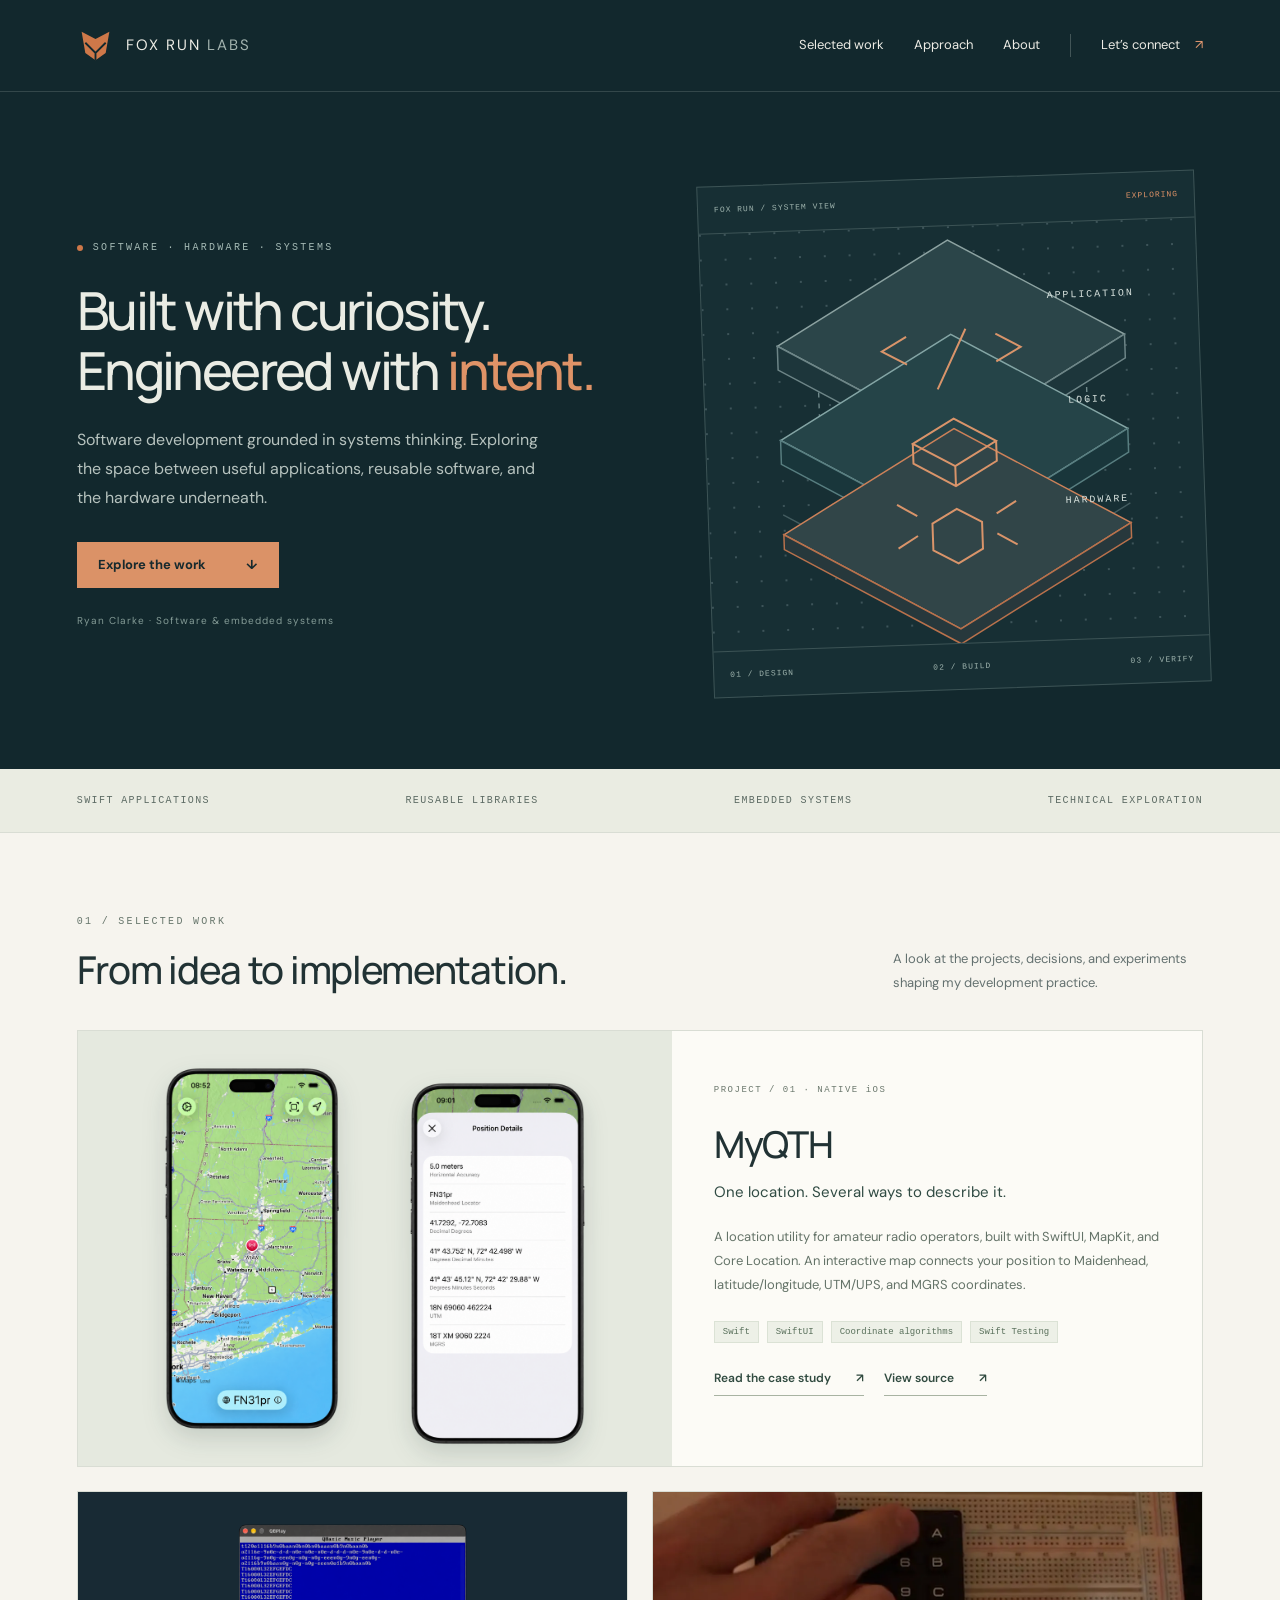
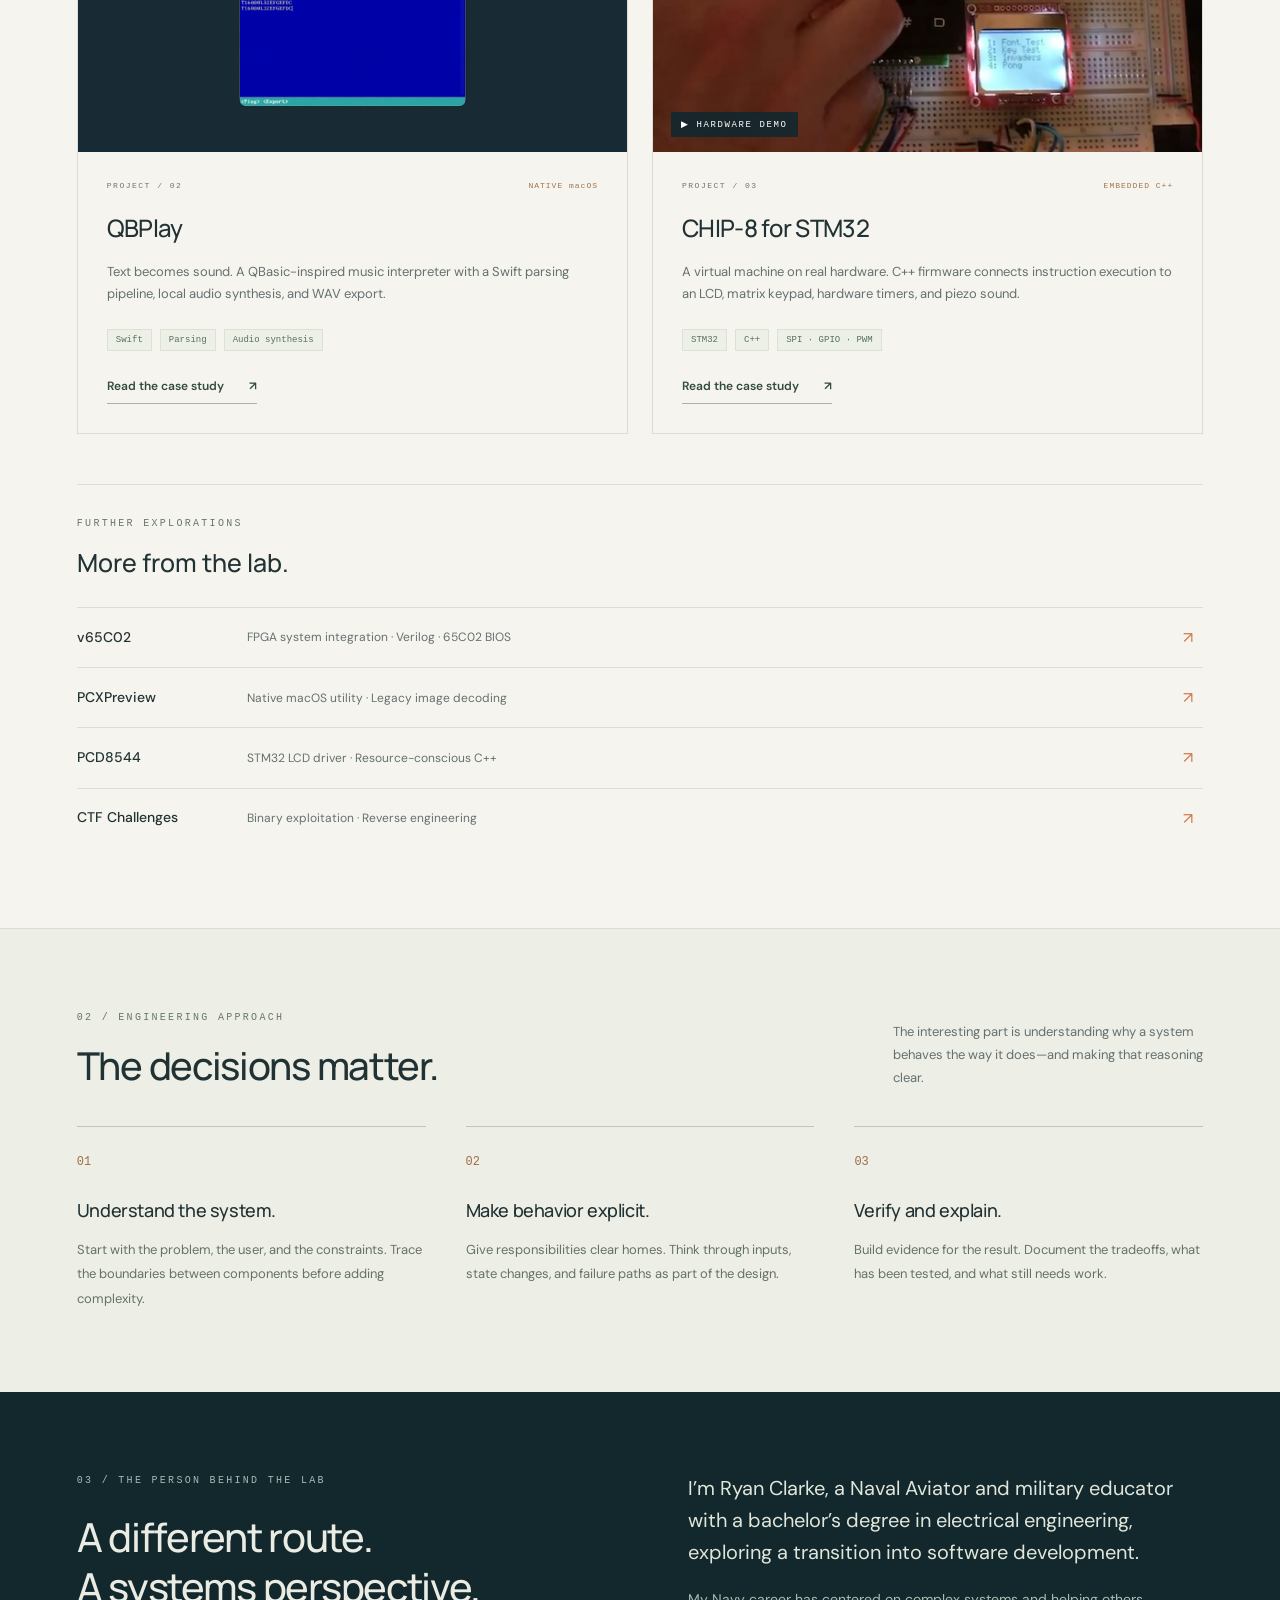
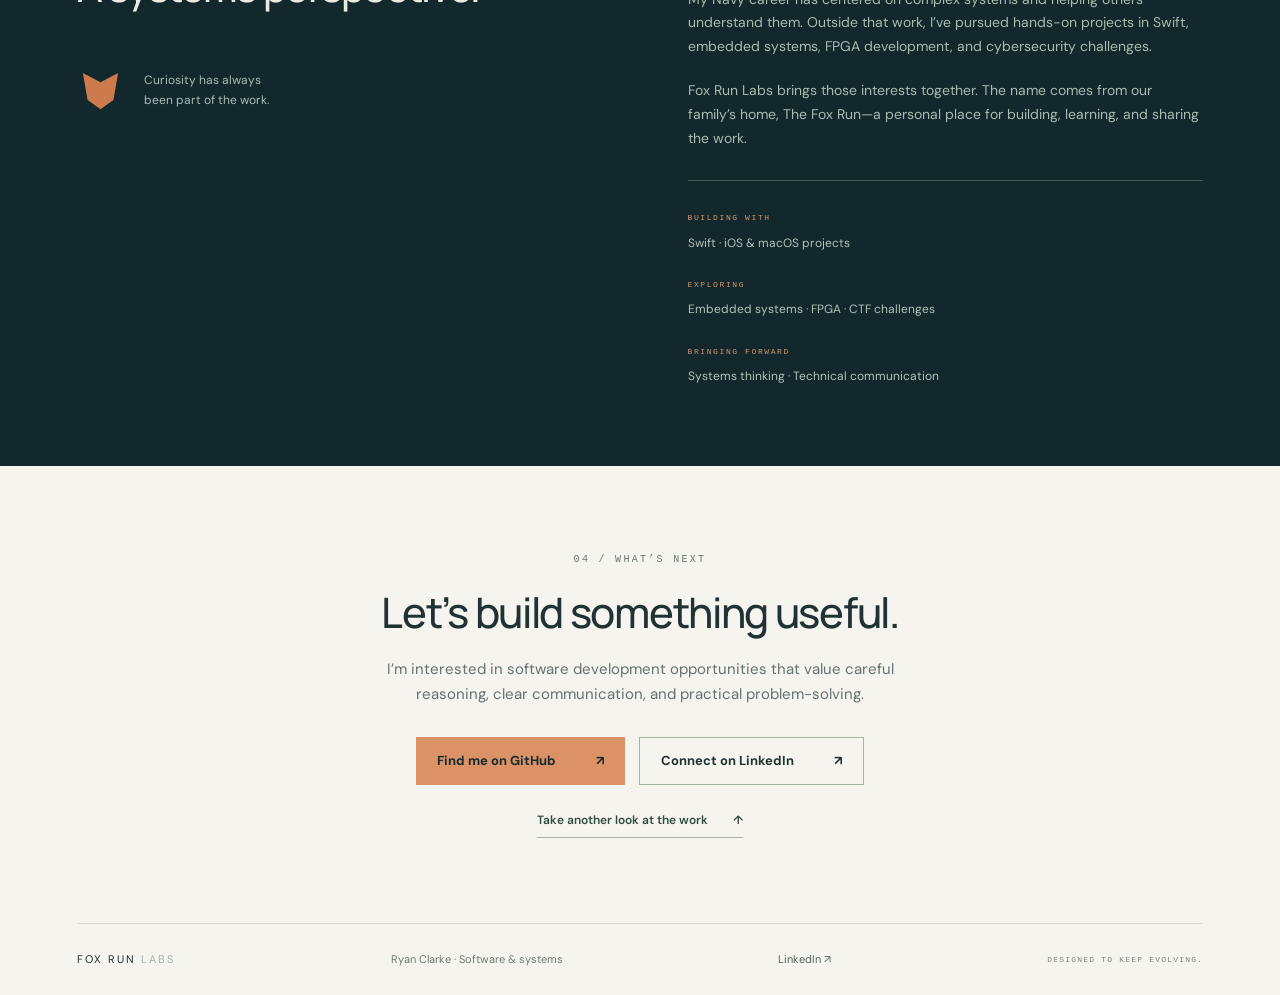
==== commit e0808a6b: "Small tweaks to language." ====
--- a/index.html
+++ b/index.html
@@ -138,7 +138,7 @@
                         image decoding</span><i aria-hidden="true">↗</i></a><a
                     href="https://github.com/foxrunlabs/pcd8544"><b>PCD8544</b><span>STM32 LCD driver ·
                         Resource-conscious C++</span><i aria-hidden="true">↗</i></a><a
-                    href="https://github.com/foxrunlabs/ctf-writeups"><b>Security notes</b><span>CTF investigations ·
+                    href="https://github.com/foxrunlabs/ctf-writeups"><b>CTF Challenges</b><span>Binary exploitation ·
                         Reverse engineering</span><i aria-hidden="true">↗</i></a>
             </div>
         </section>
@@ -178,7 +178,7 @@
                     </svg><span>Curiosity has always<br>been part of the work.</span></div>
             </div>
             <div class="about-copy">
-                <p class="lead">I’m Ryan Clarke, a naval aviator and military educator with a bachelor’s degree in
+                <p class="lead">I’m Ryan Clarke, a Naval Aviator and military educator with a bachelor’s degree in
                     electrical engineering, exploring a transition into software development.</p>
                 <p>My Navy career has centered on complex systems and helping others understand them. Outside that work,
                     I’ve pursued hands-on projects in Swift, embedded systems, FPGA development, and cybersecurity
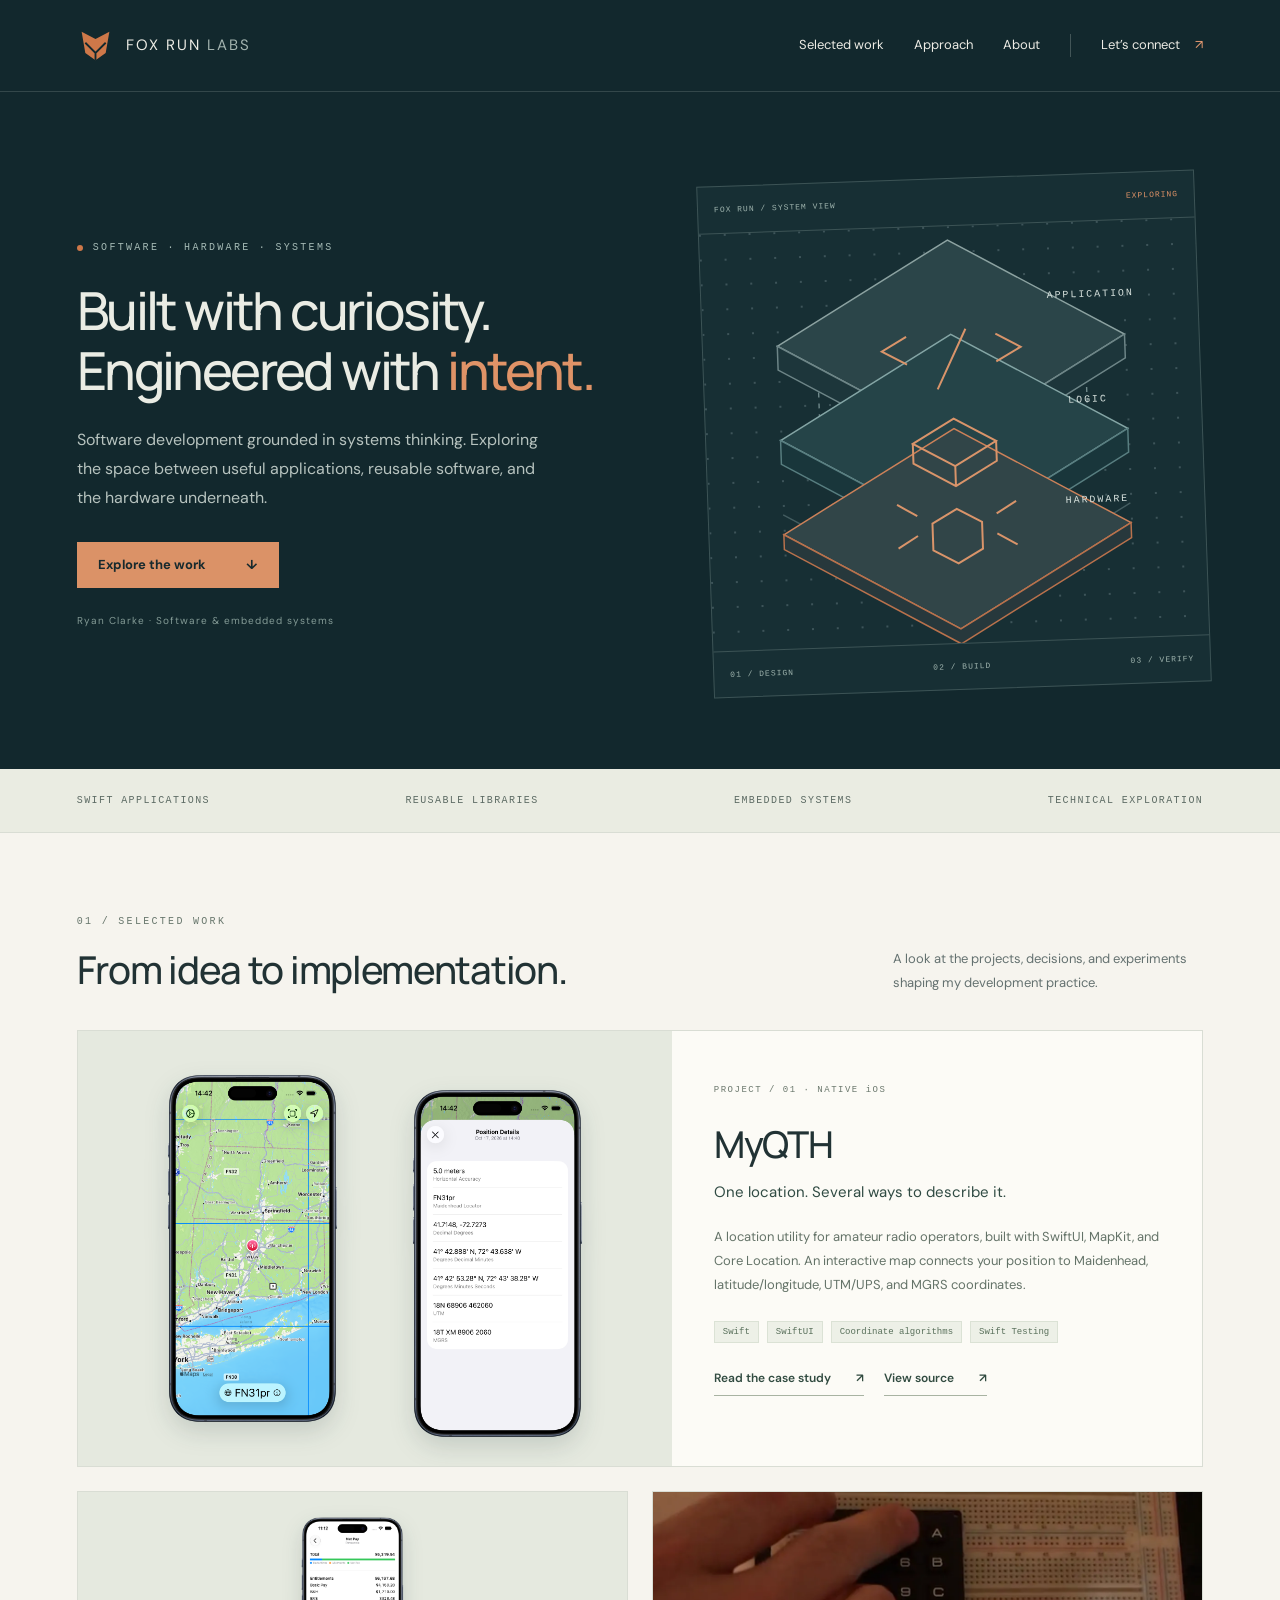
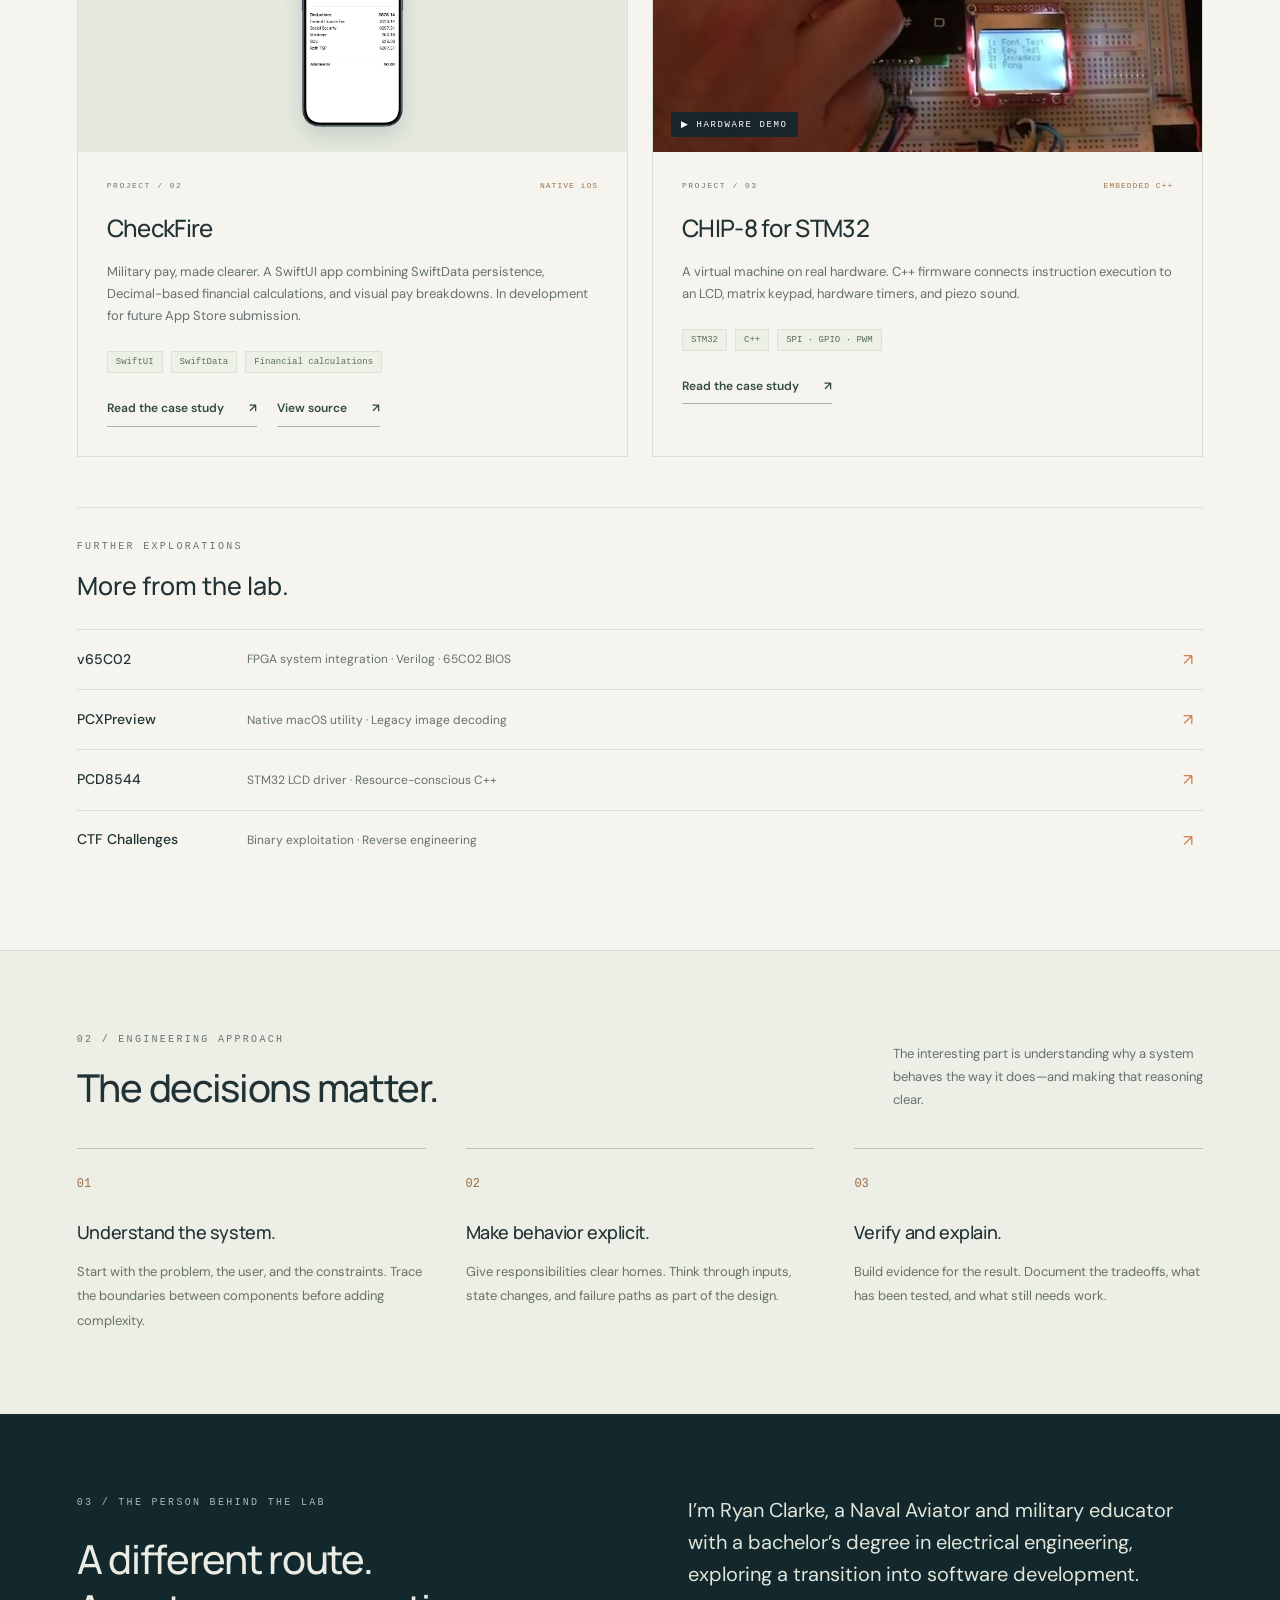
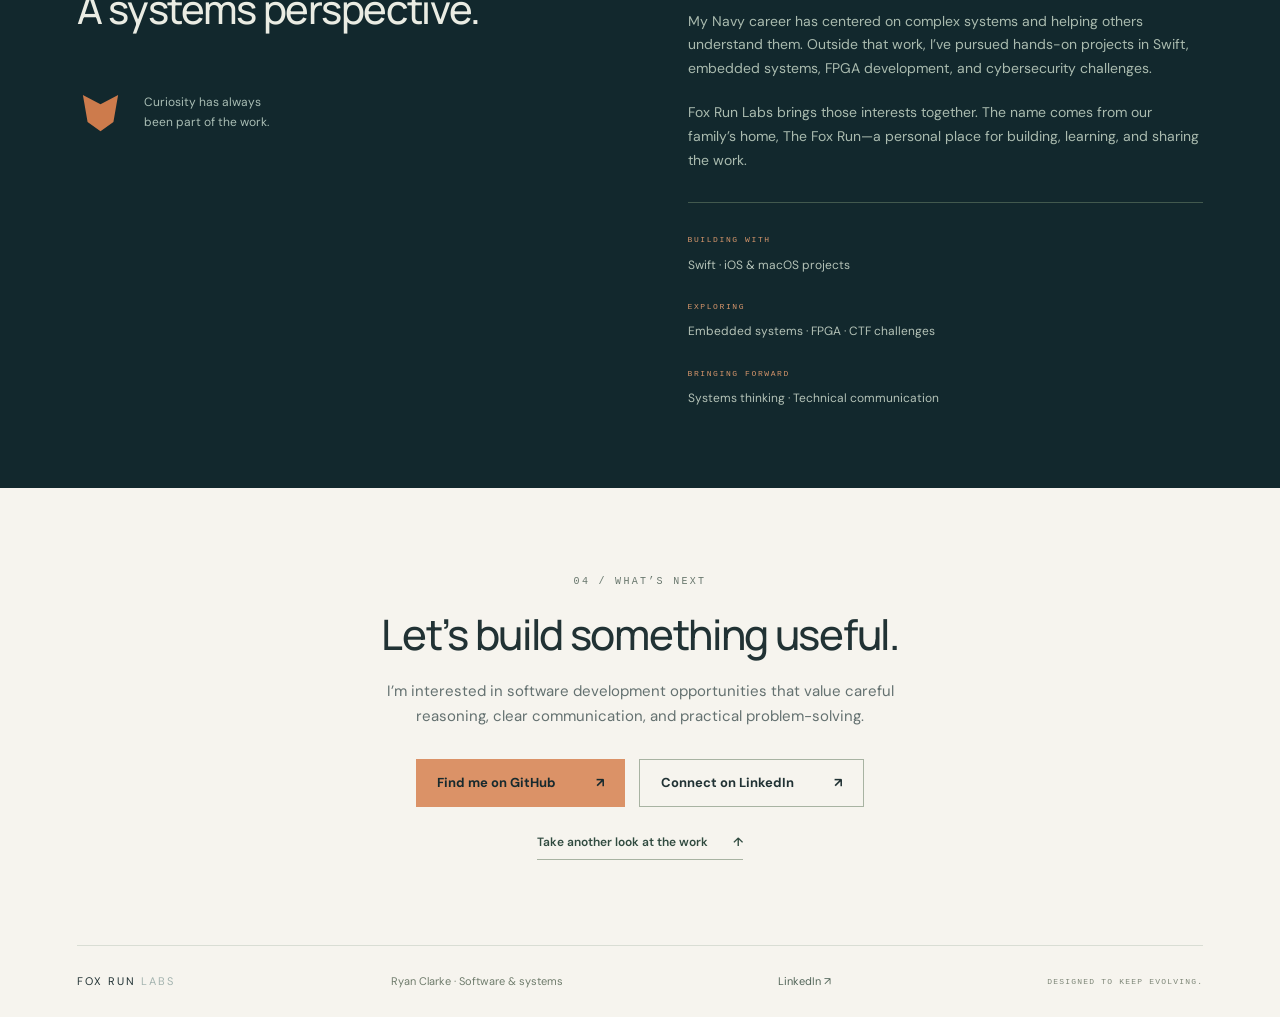
==== commit 2cf3f11f: "Feature CheckFire in the portfolio with an iOS case study" ====
--- a/index.html
+++ b/index.html
@@ -11,6 +11,10 @@
     <link rel="icon"
         href="data:image/svg+xml,%3Csvg xmlns='http://www.w3.org/2000/svg' viewBox='0 0 40 40'%3E%3Cpath fill='%23d97c48' d='M5 5l15 8L35 5l-4 23-11 8L9 28z'/%3E%3C/svg%3E">
     <link rel="stylesheet" href="style.css">
+    <meta property="og:image" content="https://labs.thefoxrun.net/assets/social-preview.jpg">
+    <meta property="og:image:width" content="1200">
+    <meta property="og:image:height" content="1200">
+    <link rel="apple-touch-icon" sizes="180x180" href="/assets/apple-touch-icon.jpg">
 </head>
 
 <body>
@@ -97,19 +101,20 @@
                 </div>
             </article>
             <div class="secondary-projects">
-                <article><a class="mini-art real-project-art qbplay-art" href="qbplay.html"
-                        aria-label="Read the QBPlay case study"><img src="assets/qbplay.png"
-                            alt="QBPlay’s retro macOS interface for entering and playing music macros" loading="lazy"
-                            width="1400" height="1162"></a>
+                <article><a class="mini-art real-project-art checkfire-art" href="checkfire.html"
+                        aria-label="Read the CheckFire case study"><img src="assets/checkfire-net-pay.png"
+                            alt="CheckFire’s net pay screen showing estimated entitlements, deductions, and take-home pay"
+                            loading="lazy" width="1419" height="2796"></a>
                     <div class="small-project-copy">
-                        <div class="project-meta"><span>PROJECT / 02</span><span class="status">NATIVE macOS</span>
+                        <div class="project-meta"><span>PROJECT / 02</span><span class="status">NATIVE iOS</span>
                         </div>
-                        <h3>QBPlay</h3>
-                        <p>Text becomes sound. A QBasic-inspired music interpreter with a Swift parsing pipeline, local
-                            audio synthesis, and WAV export.</p>
-                        <div class="tags"><span>Swift</span><span>Parsing</span><span>Audio synthesis</span></div><a
-                            class="text-link" href="qbplay.html">Read the case study <span
-                                aria-hidden="true">↗</span></a>
+                        <h3>CheckFire</h3>
+                        <p>Military pay, made clearer. A SwiftUI app combining SwiftData persistence, Decimal-based
+                            financial calculations, and visual pay breakdowns. In development for future App Store submission.</p>
+                        <div class="tags"><span>SwiftUI</span><span>SwiftData</span><span>Financial calculations</span></div><a
+                            class="text-link" href="checkfire.html">Read the case study <span
+                                aria-hidden="true">↗</span></a><a class="text-link source-link"
+                            href="https://github.com/foxrunlabs/checkfire">View source <span aria-hidden="true">↗</span></a>
                     </div>
                 </article>
                 <article><a class="mini-art real-project-art stm32-art" href="chip8-stm32.html"
--- a/style.css
+++ b/style.css
@@ -1429,4 +1429,11 @@
     .next-project>a {
         font-size: 22px
     }
-}+}
+.checkfire-art {
+    background: #e5e9df
+}
+
+.checkfire-art img {
+    filter: drop-shadow(0 8px 10px #102a2825)
+}
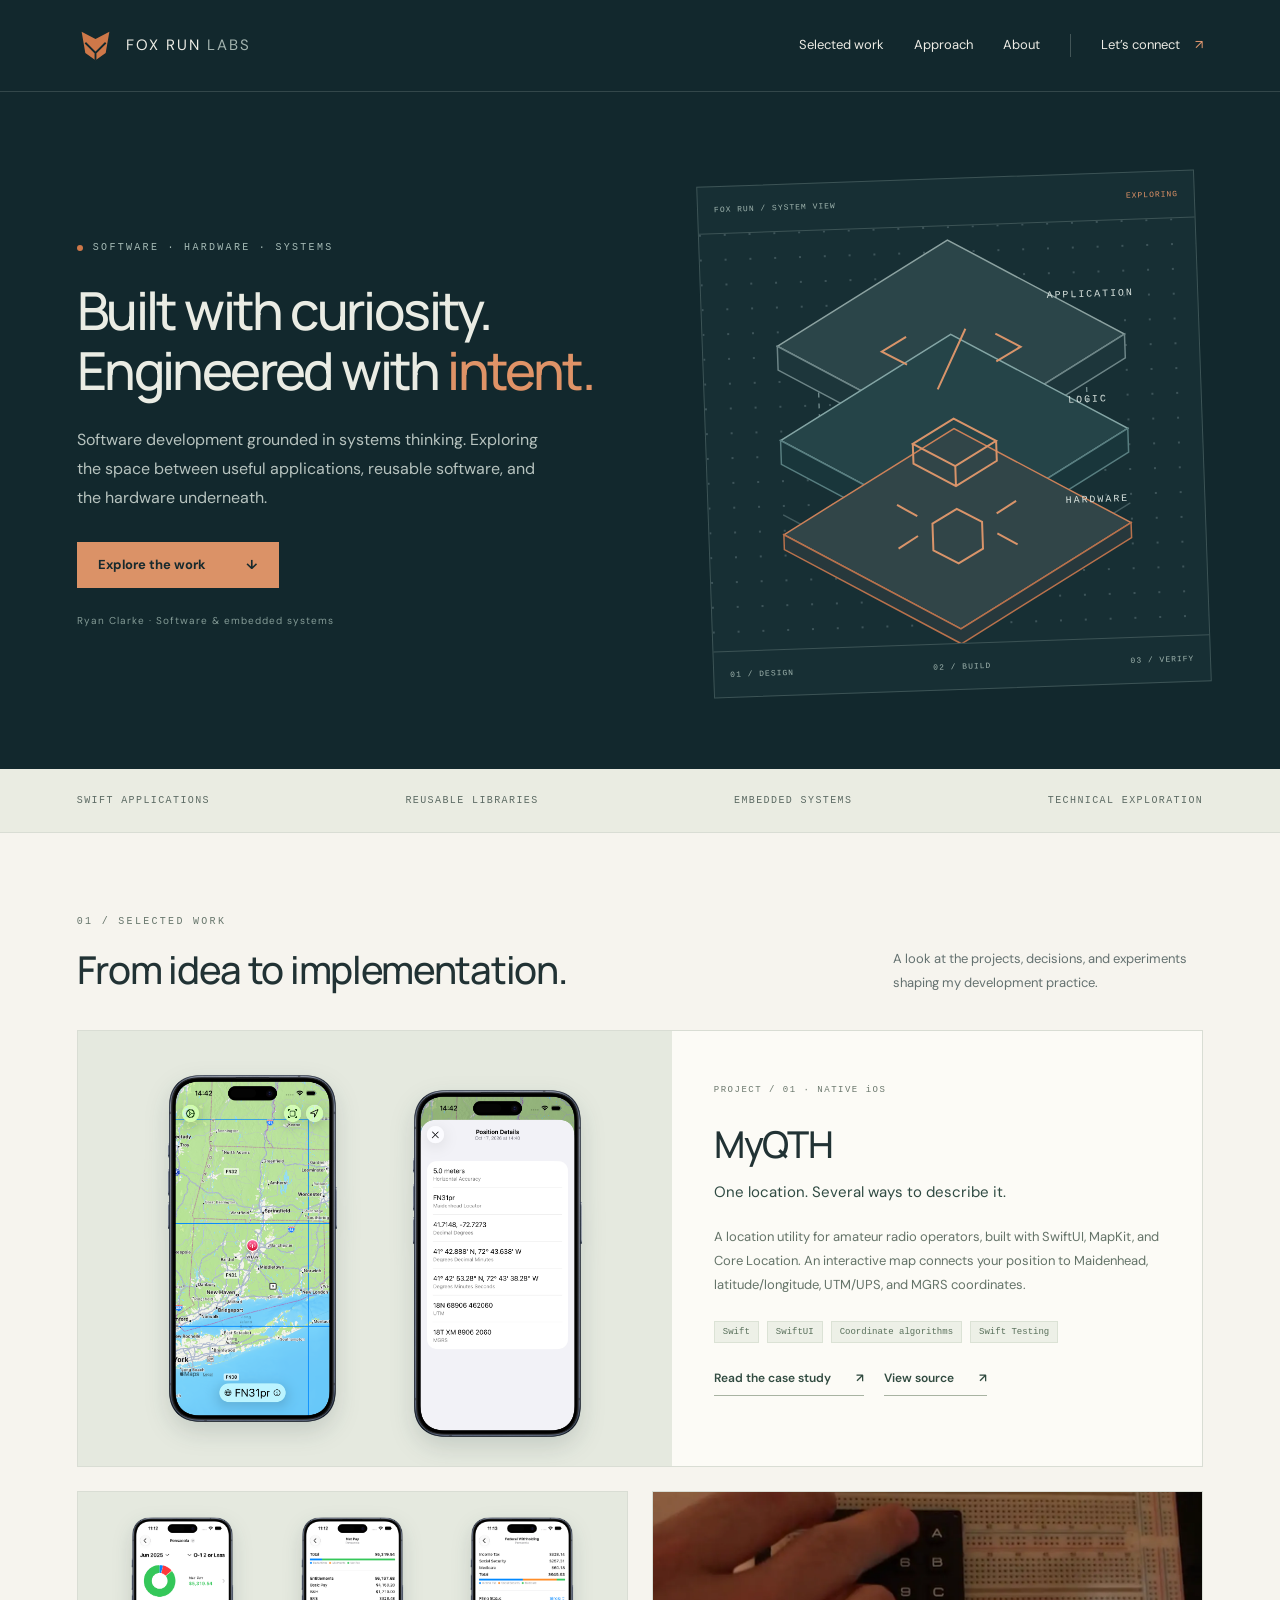
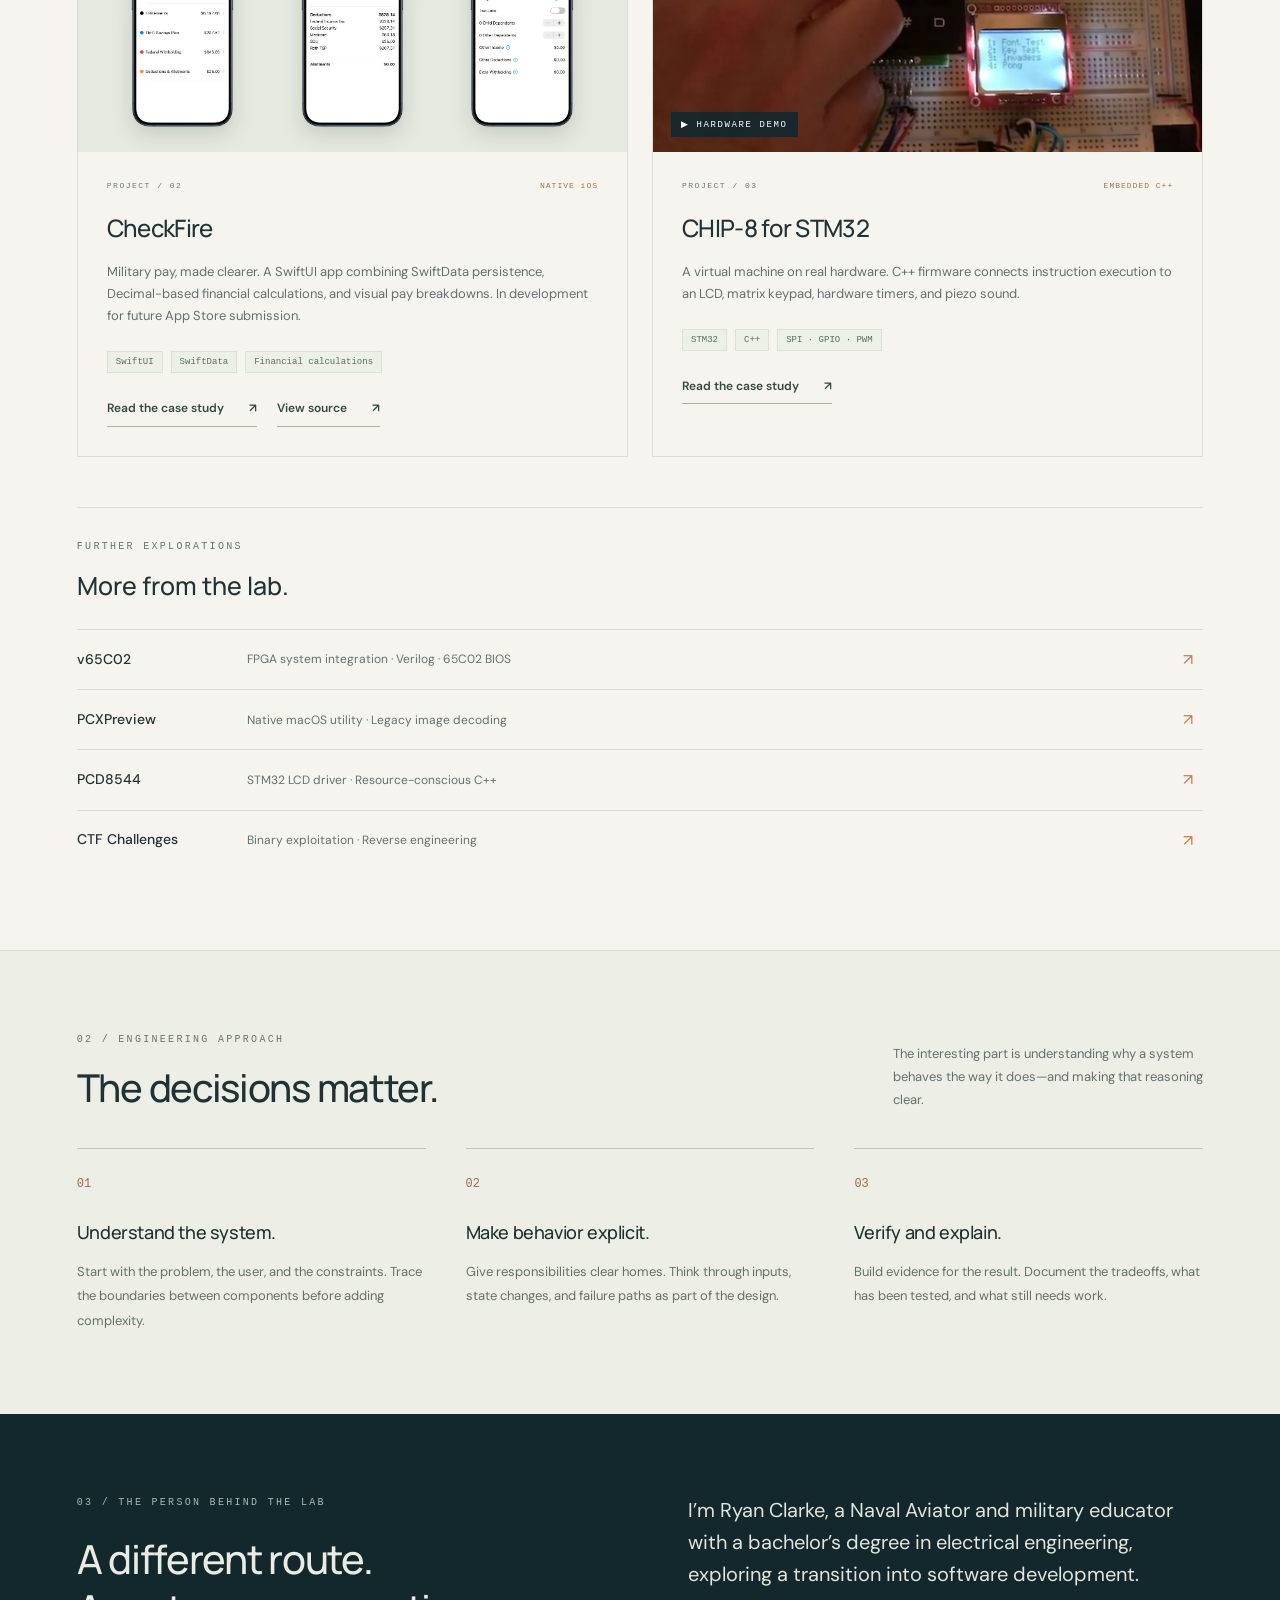
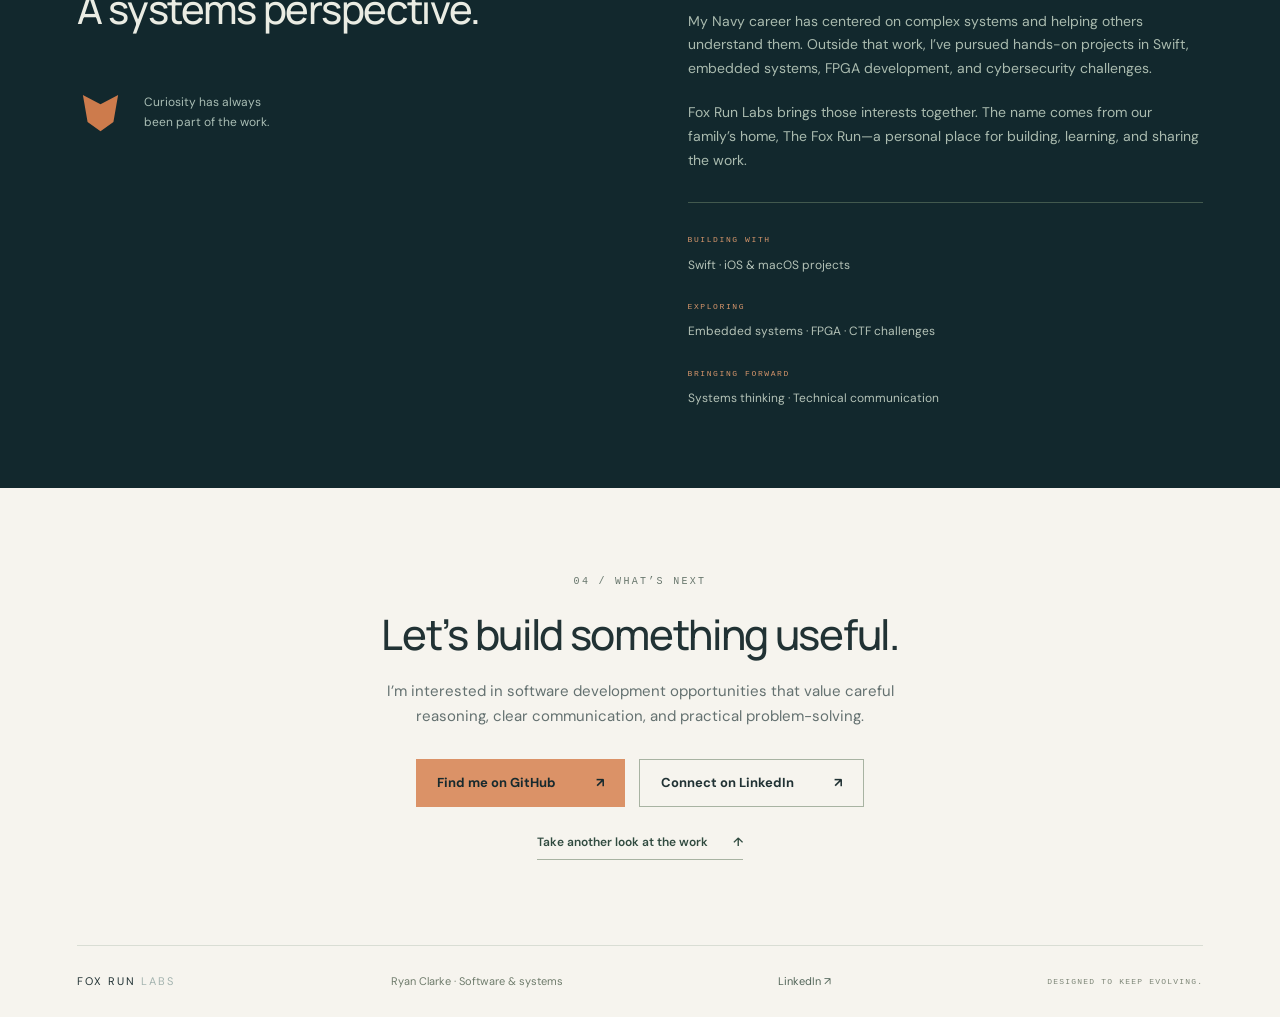
==== commit 6da31cbb: "Adjustments to generated pages. Removed QBPlay and added more CheckFire images." ====
--- a/index.html
+++ b/index.html
@@ -102,8 +102,12 @@
             </article>
             <div class="secondary-projects">
                 <article><a class="mini-art real-project-art checkfire-art" href="checkfire.html"
-                        aria-label="Read the CheckFire case study"><img src="assets/checkfire-net-pay.png"
+                        aria-label="Read the CheckFire case study"><img src="assets/checkfire-paycheck-detail.png"
+                            alt="CheckFire’s paycheck detail screen"
+                            loading="lazy" width="1419" height="2796"><img src="assets/checkfire-net-pay.png"
                             alt="CheckFire’s net pay screen showing estimated entitlements, deductions, and take-home pay"
+                            loading="lazy" width="1419" height="2796"><img src="assets/checkfire-federal-withholding.png"
+                            alt="CheckFire’s federal withholding screen showing income and FICA taxes"
                             loading="lazy" width="1419" height="2796"></a>
                     <div class="small-project-copy">
                         <div class="project-meta"><span>PROJECT / 02</span><span class="status">NATIVE iOS</span>
